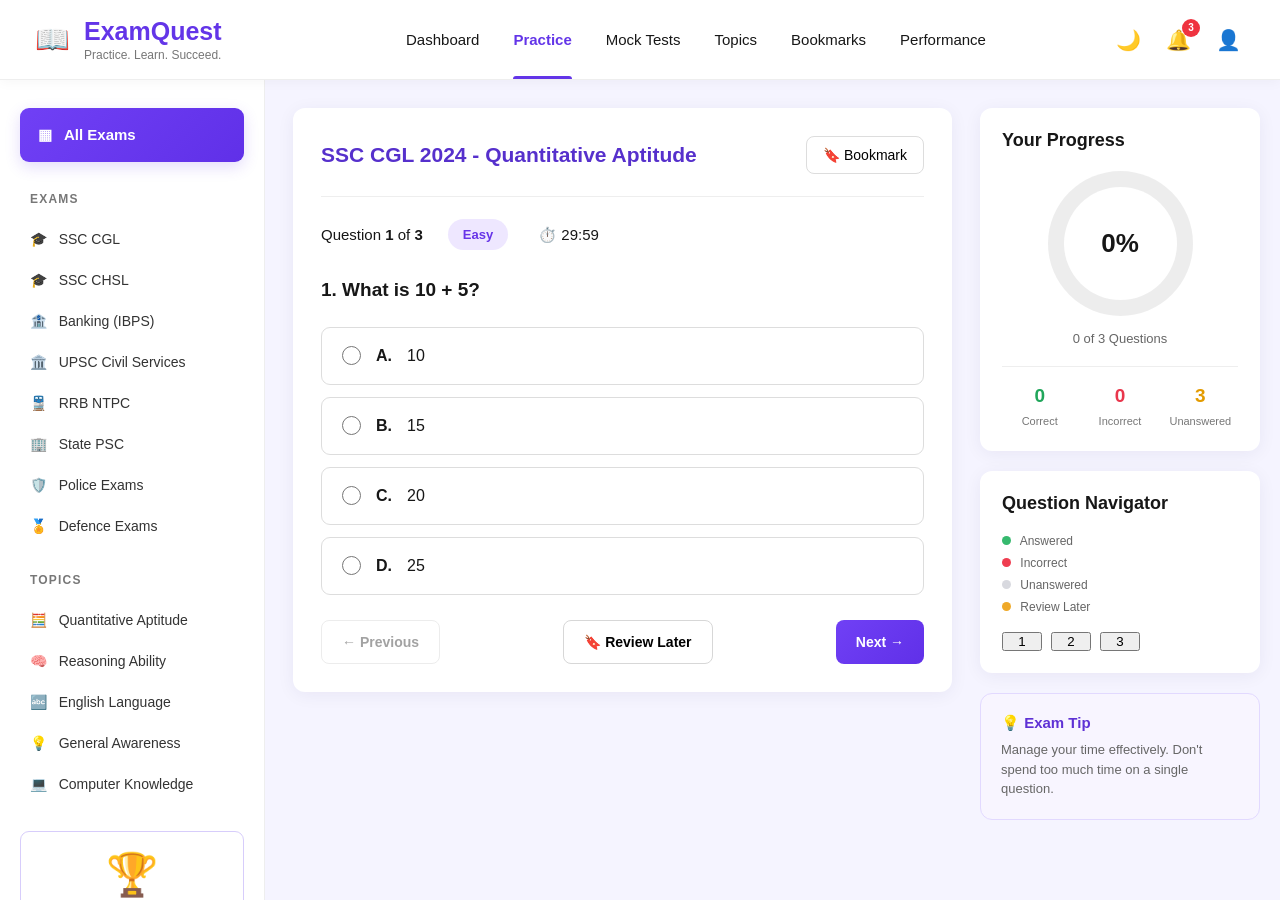
==== index.html @ 0452e18b "Initial ExamQuest project" ====
<!DOCTYPE html>
<html lang="en">

<head>
    <meta charset="UTF-8">
    <meta name="viewport" content="width=device-width, initial-scale=1.0">

    <title>ExamQuest - Practice</title>

    <!-- CSS -->
    <link rel="stylesheet" href="css/style.css">
</head>

<body>

    <!-- ================= NAVBAR ================= -->

    <header class="navbar">

        <div class="logo-area">

            <div class="logo-icon">
                📖
            </div>

            <div>
                <h1>ExamQuest</h1>
                <p>Practice. Learn. Succeed.</p>
            </div>

        </div>


        <nav class="nav-links">

            <a href="#" id="dashboard-link">Dashboard</a>

            <a href="#" class="active">Practice</a>

            <a href="#">Mock Tests</a>

            <a href="#">Topics</a>

            <a href="#">Bookmarks</a>

            <a href="#">Performance</a>

        </nav>


        <div class="nav-icons">

            <button id="theme-btn" title="Toggle Theme">
                🌙
            </button>

            <button title="Notifications">
                🔔
                <span class="notification-count">3</span>
            </button>

            <button title="Profile">
                👤
            </button>

        </div>

    </header>



    <!-- ================= MAIN LAYOUT ================= -->

    <div class="page-layout">


        <!-- ================= SIDEBAR ================= -->

        <aside class="sidebar">

            <button class="all-exams-btn">
                ▦ &nbsp; All Exams
            </button>


            <!-- EXAMS -->

            <div class="sidebar-section">

                <h3>EXAMS</h3>

                <a href="#">🎓 &nbsp; SSC CGL</a>

                <a href="#">🎓 &nbsp; SSC CHSL</a>

                <a href="#">🏦 &nbsp; Banking (IBPS)</a>

                <a href="#">🏛️ &nbsp; UPSC Civil Services</a>

                <a href="#">🚆 &nbsp; RRB NTPC</a>

                <a href="#">🏢 &nbsp; State PSC</a>

                <a href="#">🛡️ &nbsp; Police Exams</a>

                <a href="#">🏅 &nbsp; Defence Exams</a>

            </div>


            <!-- TOPICS -->

            <div class="sidebar-section">

                <h3>TOPICS</h3>

                <a href="#">🧮 &nbsp; Quantitative Aptitude</a>

                <a href="#">🧠 &nbsp; Reasoning Ability</a>

                <a href="#">🔤 &nbsp; English Language</a>

                <a href="#">💡 &nbsp; General Awareness</a>

                <a href="#">💻 &nbsp; Computer Knowledge</a>

            </div>


            <!-- DAILY CHALLENGE -->

            <div class="daily-challenge">

                <div class="challenge-icon">
                    🏆
                </div>

                <h3>Daily Challenge</h3>

                <p>Win exciting rewards!</p>

                <button>
                    Attempt Now
                </button>

            </div>

        </aside>



        <!-- ================= MAIN CONTENT ================= -->

        <main class="main-content" id="main-content">


            <!-- ================= PRACTICE AREA ================= -->

            <section class="practice-area" id="practice-area">


                <!-- EXAM HEADER -->

                <div class="exam-header">

                    <div>

                        <h2>
                            SSC CGL 2024 - Quantitative Aptitude
                        </h2>

                    </div>


                    <button
                        class="bookmark-btn"
                        id="bookmark-btn">

                        🔖 <span id="bookmark-text">
                            Bookmark
                        </span>

                    </button>

                </div>



                <!-- QUESTION TOP -->

                <div class="question-top">

                    <div class="question-info">

                        Question
                        <strong>
                            <span id="question-number">
                                1
                            </span>
                        </strong>

                        of

                        <strong id="total-questions">
                            3
                        </strong>

                    </div>


                    <span
                        class="difficulty"
                        id="difficulty">

                        Easy

                    </span>


                    <div class="timer">

                        ⏱️

                        <span id="timer">
                            30:00
                        </span>

                    </div>

                </div>



                <!-- QUESTION -->

                <div class="question-box">

                    <h2 id="question-text">
                        1. What is 10 + 5?
                    </h2>

                </div>



                <!-- OPTIONS -->

                <div
                    id="options-container"
                    class="options-container">

                </div>



                <!-- RESULT -->

                <div
                    id="result"
                    class="result-container">

                </div>



                <!-- BOTTOM BUTTONS -->

                <div class="question-actions">

                    <button
                        id="previous-btn"
                        class="secondary-btn">

                        ← Previous

                    </button>


                    <button
                        id="review-btn"
                        class="review-btn">

                        🔖 Review Later

                    </button>


                    <button
                        id="next-btn"
                        class="primary-btn">

                        Next →

                    </button>

                </div>


            </section>



            <!-- ================= FINAL RESULTS ================= -->

            <section
                id="results-screen"
                class="results-screen hidden">

                <div class="results-card">

                    <div class="trophy">
                        🏆
                    </div>


                    <h1>
                        Exam Completed!
                    </h1>


                    <p class="results-subtitle">
                        Great job! Here is your final performance.
                    </p>


                    <!-- SCORE -->

                    <div class="score-circle">

                        <strong id="final-percentage">
                            0%
                        </strong>

                        <span>
                            Your Score
                        </span>

                    </div>


                    <!-- STATISTICS -->

                    <div class="result-stats">


                        <div class="stat-card">

                            <strong id="final-total">
                                0
                            </strong>

                            <span>
                                Total Questions
                            </span>

                        </div>


                        <div class="stat-card correct-stat">

                            <strong id="final-correct">
                                0
                            </strong>

                            <span>
                                Correct
                            </span>

                        </div>


                        <div class="stat-card incorrect-stat">

                            <strong id="final-incorrect">
                                0
                            </strong>

                            <span>
                                Incorrect
                            </span>

                        </div>


                        <div class="stat-card unanswered-stat">

                            <strong id="final-unanswered">
                                0
                            </strong>

                            <span>
                                Unanswered
                            </span>

                        </div>


                    </div>


                    <!-- RESULT BUTTONS -->

                    <div class="result-buttons">

                        <button
                            id="restart-btn"
                            class="primary-btn">

                            🔄 Restart Exam

                        </button>


                        <button
                            id="dashboard-btn"
                            class="secondary-btn">

                            🏠 Back to Dashboard

                        </button>

                    </div>

                </div>

            </section>



        </main>



        <!-- ================= RIGHT SIDEBAR ================= -->

        <aside class="right-sidebar">


            <!-- PROGRESS -->

            <div class="right-card">

                <h2>
                    Your Progress
                </h2>


                <div class="progress-circle">

                    <div>

                        <strong id="progress-percentage">
                            0%
                        </strong>

                    </div>

                </div>


                <p class="progress-text">

                    <span id="answered-count">
                        0
                    </span>

                    of

                    <span id="progress-total">
                        3
                    </span>

                    Questions

                </p>


                <div class="progress-stats">

                    <div>

                        <strong
                            id="correct-count"
                            class="green">
                            0
                        </strong>

                        <span>
                            Correct
                        </span>

                    </div>


                    <div>

                        <strong
                            id="incorrect-count"
                            class="red">
                            0
                        </strong>

                        <span>
                            Incorrect
                        </span>

                    </div>


                    <div>

                        <strong
                            id="unanswered-count"
                            class="orange">
                            3
                        </strong>

                        <span>
                            Unanswered
                        </span>

                    </div>

                </div>

            </div>



            <!-- QUESTION NAVIGATOR -->

            <div class="right-card">

                <h2>
                    Question Navigator
                </h2>


                <div class="legend">

                    <span>
                        <i class="green-dot"></i>
                        Answered
                    </span>

                    <span>
                        <i class="red-dot"></i>
                        Incorrect
                    </span>

                    <span>
                        <i class="gray-dot"></i>
                        Unanswered
                    </span>

                    <span>
                        <i class="orange-dot"></i>
                        Review Later
                    </span>

                </div>


                <div
                    id="question-navigator"
                    class="question-navigator">

                </div>

            </div>



            <!-- EXAM TIP -->

            <div class="exam-tip">

                <h3>
                    💡 Exam Tip
                </h3>

                <p>
                    Manage your time effectively.
                    Don't spend too much time on a
                    single question.
                </p>

            </div>


        </aside>


    </div>



    <!-- ================= JAVASCRIPT ================= -->

    <script src="js/script.js"></script>

</body>

</html>
---- css/style.css ----
/* =====================================================
   EXAMQUEST - COMPLETE CSS
   ===================================================== */


/* ================= RESET ================= */

* {
    margin: 0;
    padding: 0;
    box-sizing: border-box;
}


html {
    scroll-behavior: smooth;
}


body {
    font-family:
        "Segoe UI",
        Arial,
        sans-serif;

    background: #f5f4ff;

    color: #171717;

    min-height: 100vh;
}


/* ================= NAVBAR ================= */

.navbar {

    height: 80px;

    background: #ffffff;

    border-bottom: 1px solid #eeeeee;

    display: flex;

    align-items: center;

    justify-content: space-between;

    padding: 0 32px;

    position: sticky;

    top: 0;

    z-index: 1000;

    box-shadow:
        0 2px 12px rgba(0, 0, 0, 0.04);
}


/* ================= LOGO ================= */

.logo-area {

    display: flex;

    align-items: center;

    gap: 12px;

    min-width: 250px;
}


.logo-icon {

    width: 40px;

    height: 40px;

    display: flex;

    align-items: center;

    justify-content: center;

    font-size: 28px;
}


.logo-area h1 {

    font-size: 25px;

    color: #6335e8;

    font-weight: 750;
}


.logo-area p {

    font-size: 12px;

    color: #777;

    margin-top: 2px;
}


/* ================= NAV LINKS ================= */

.nav-links {

    display: flex;

    align-items: center;

    gap: 34px;

    height: 100%;
}


.nav-links a {

    text-decoration: none;

    color: #171717;

    font-size: 15px;

    height: 100%;

    display: flex;

    align-items: center;

    position: relative;

    transition: 0.2s;
}


.nav-links a:hover {

    color: #6335e8;
}


.nav-links a.active {

    color: #6335e8;

    font-weight: 600;
}


.nav-links a.active::after {

    content: "";

    position: absolute;

    bottom: 0;

    left: 0;

    right: 0;

    height: 3px;

    background: #6335e8;

    border-radius:
        3px 3px 0 0;
}


/* ================= NAV ICONS ================= */

.nav-icons {

    display: flex;

    align-items: center;

    gap: 12px;
}


.nav-icons button {

    border: none;

    background: transparent;

    font-size: 20px;

    cursor: pointer;

    width: 38px;

    height: 38px;

    border-radius: 50%;

    position: relative;

    transition: 0.2s;
}


.nav-icons button:hover {

    background: #f2efff;
}


.notification-count {

    position: absolute;

    top: -2px;

    right: -2px;

    width: 18px;

    height: 18px;

    border-radius: 50%;

    background: #ef3340;

    color: white;

    font-size: 10px;

    display: flex;

    align-items: center;

    justify-content: center;

    font-weight: bold;
}


/* ================= PAGE LAYOUT ================= */

.page-layout {

    display: grid;

    grid-template-columns:
        265px
        minmax(500px, 1fr)
        300px;

    min-height:
        calc(100vh - 80px);
}


/* ================= SIDEBAR ================= */

.sidebar {

    background: #ffffff;

    border-right: 1px solid #eeeeee;

    padding: 28px 20px;

    position: sticky;

    top: 80px;

    height:
        calc(100vh - 80px);

    overflow-y: auto;
}


/* ================= ALL EXAMS ================= */

.all-exams-btn {

    width: 100%;

    height: 54px;

    border: none;

    border-radius: 9px;

    background:
        linear-gradient(
            135deg,
            #7040f5,
            #6030e8
        );

    color: #ffffff;

    font-size: 15px;

    font-weight: 650;

    cursor: pointer;

    text-align: left;

    padding: 0 18px;

    margin-bottom: 30px;

    box-shadow:
        0 5px 15px
        rgba(99, 53, 232, 0.18);
}


/* ================= SIDEBAR SECTION ================= */

.sidebar-section {

    margin-bottom: 28px;
}


.sidebar-section h3 {

    font-size: 12px;

    letter-spacing: 1.2px;

    color: #777;

    margin: 0 10px 14px;

    font-weight: 700;
}


.sidebar-section a {

    display: block;

    text-decoration: none;

    color: #333;

    padding: 11px 10px;

    border-radius: 7px;

    font-size: 14px;

    margin-bottom: 3px;

    transition: 0.2s;
}


.sidebar-section a:hover {

    background: #f2efff;

    color: #6335e8;
}


/* ================= DAILY CHALLENGE ================= */

.daily-challenge {

    border: 1px solid #d7cdfb;

    border-radius: 9px;

    padding: 18px 14px;

    text-align: center;

    margin-top: 20px;
}


.challenge-icon {

    font-size: 42px;

    margin-bottom: 8px;
}


.daily-challenge h3 {

    font-size: 15px;

    margin-bottom: 5px;
}


.daily-challenge p {

    font-size: 12px;

    color: #777;

    margin-bottom: 14px;
}


.daily-challenge button {

    border: none;

    width: 100%;

    padding: 9px;

    border-radius: 6px;

    background: #6335e8;

    color: white;

    font-weight: 600;

    cursor: pointer;
}


/* ================= MAIN CONTENT ================= */

.main-content {

    padding: 28px;

    min-width: 0;
}


/* ================= PRACTICE AREA ================= */

.practice-area {

    background: white;

    border-radius: 12px;

    padding: 28px;

    box-shadow:
        0 3px 18px
        rgba(30, 20, 80, 0.06);
}


/* ================= EXAM HEADER ================= */

.exam-header {

    display: flex;

    justify-content: space-between;

    align-items: center;

    padding-bottom: 22px;

    border-bottom: 1px solid #eeeeee;
}


.exam-header h2 {

    font-size: 21px;

    color: #5630cc;

    font-weight: 750;
}


.bookmark-btn {

    border: 1px solid #dddddd;

    background: white;

    border-radius: 8px;

    padding: 10px 16px;

    cursor: pointer;

    font-size: 14px;

    transition: 0.2s;
}


.bookmark-btn:hover,
.bookmark-btn.bookmarked {

    border-color: #6335e8;

    color: #6335e8;

    background: #f7f4ff;
}


/* ================= QUESTION TOP ================= */

.question-top {

    display: flex;

    align-items: center;

    gap: 25px;

    padding: 22px 0;
}


.question-info {

    font-size: 15px;
}


.difficulty {

    background: #eee7ff;

    color: #6734e8;

    border-radius: 20px;

    padding: 8px 15px;

    font-size: 13px;

    font-weight: 600;
}


.timer {

    font-size: 15px;

    margin-left: 5px;
}


/* ================= QUESTION ================= */

.question-box {

    padding: 4px 0 22px;
}


.question-box h2 {

    font-size: 19px;

    line-height: 1.5;

    font-weight: 700;
}


/* ================= OPTIONS ================= */

.options-container {

    display: flex;

    flex-direction: column;

    gap: 12px;
}


.option {

    border: 1px solid #dddddd;

    border-radius: 9px;

    min-height: 58px;

    padding: 0 20px;

    display: flex;

    align-items: center;

    gap: 15px;

    cursor: pointer;

    transition: 0.2s;

    background: white;
}


.option:hover {

    border-color: #7a51ed;

    background: #faf8ff;
}


.option.selected {

    border-color: #6335e8;

    background: #f8f5ff;

    box-shadow:
        0 0 0 1px #6335e8;
}


.option.correct {

    border-color: #38b56b;

    background: #eafaf1;
}


.option.incorrect {

    border-color: #ef5261;

    background: #fff0f1;
}


.option input {

    width: 19px;

    height: 19px;

    accent-color: #6335e8;

    cursor: pointer;
}


.option-letter {

    font-weight: 600;
}


/* ================= RESULT ================= */

.result-container {

    margin-top: 18px;
}


.correct-result,
.wrong-result {

    border-radius: 9px;

    padding: 18px 20px;

    margin-bottom: 12px;
}


.correct-result {

    background: #eafaf1;

    border: 1px solid #9cdbb7;

    color: #13783d;
}


.wrong-result {

    background: #fff0f1;

    border: 1px solid #f1a2aa;

    color: #d52f40;
}


.correct-result h3,
.wrong-result h3 {

    margin-bottom: 8px;

    font-size: 17px;
}


.explanation {

    background: #eefaf3;

    border: 1px solid #c6e9d2;

    border-radius: 9px;

    padding: 18px 20px;

    color: #126d39;
}


.explanation h3 {

    margin-bottom: 12px;

    font-size: 17px;
}


/* ================= QUESTION ACTIONS ================= */

.question-actions {

    display: flex;

    justify-content: space-between;

    align-items: center;

    margin-top: 25px;

    gap: 12px;
}


.primary-btn,
.secondary-btn,
.review-btn {

    min-height: 44px;

    padding: 0 20px;

    border-radius: 8px;

    font-size: 14px;

    cursor: pointer;

    font-weight: 600;

    transition: 0.2s;
}


.primary-btn {

    border: none;

    color: white;

    background:
        linear-gradient(
            135deg,
            #7040f5,
            #6030e8
        );
}


.primary-btn:hover {

    transform: translateY(-1px);

    box-shadow:
        0 5px 15px
        rgba(99, 53, 232, 0.2);
}


.secondary-btn {

    border: 1px solid #d7d7d7;

    background: white;

    color: #333;
}


.secondary-btn:hover {

    border-color: #6335e8;

    color: #6335e8;
}


.review-btn {

    border: 1px solid #d7d7d7;

    background: white;
}


.review-btn:hover {

    border-color: #6335e8;

    color: #6335e8;
}


.review-btn.reviewed {

    background: #fff5dc;

    border-color: #e6a723;

    color: #a56b00;
}


button:disabled {

    opacity: 0.45;

    cursor: not-allowed;

    transform: none !important;

    box-shadow: none !important;
}


/* ================= RIGHT SIDEBAR ================= */

.right-sidebar {

    padding: 28px 20px 28px 0;

}


.right-card {

    background: white;

    border-radius: 12px;

    padding: 22px;

    margin-bottom: 20px;

    box-shadow:
        0 3px 18px
        rgba(30, 20, 80, 0.06);
}


.right-card h2 {

    font-size: 18px;

    margin-bottom: 20px;
}


/* ================= PROGRESS CIRCLE ================= */

.progress-circle {

    width: 145px;

    height: 145px;

    border-radius: 50%;

    margin: 0 auto 15px;

    display: flex;

    align-items: center;

    justify-content: center;

    background:
        conic-gradient(
            #6335e8 0deg,
            #6335e8 var(--progress, 0deg),
            #ededed var(--progress, 0deg),
            #ededed 360deg
        );

    position: relative;
}


.progress-circle::before {

    content: "";

    width: 113px;

    height: 113px;

    border-radius: 50%;

    background: white;

    position: absolute;
}


.progress-circle div {

    position: relative;

    z-index: 1;
}


.progress-circle strong {

    font-size: 26px;
}


.progress-text {

    text-align: center;

    color: #666;

    font-size: 13px;

    margin-bottom: 20px;
}


/* ================= PROGRESS STATS ================= */

.progress-stats {

    display: grid;

    grid-template-columns:
        repeat(3, 1fr);

    border-top: 1px solid #eeeeee;

    padding-top: 18px;

    gap: 5px;

    text-align: center;
}


.progress-stats strong {

    display: block;

    font-size: 19px;

    margin-bottom: 4px;
}


.progress-stats span {

    font-size: 11px;

    color: #777;
}


.green {

    color: #21a65b;
}


.red {

    color: #e9364c;
}


.orange {

    color: #e39b00;
}


/* ================= QUESTION NAVIGATOR ================= */

.legend {

    display: flex;

    flex-direction: column;

    gap: 8px;

    margin-bottom: 18px;
}


.legend span {

    font-size: 12px;

    color: #666;
}


.legend i {

    width: 9px;

    height: 9px;

    border-radius: 50%;

    display: inline-block;

    margin-right: 6px;
}


.green-dot {

    background: #36b96e;
}


.red-dot {

    background: #ef3d50;
}


.gray-dot {

    background: #d8d9df;
}


.orange-dot {

    background: #efa928;
}


.question-navigator {

    display: grid;

    grid-template-columns:
        repeat(5, 1fr);

    gap: 9px;
}


.navigator-btn {

    width: 38px;

    height: 38px;

    border: 1px solid #dddddd;

    background: white;

    border-radius: 7px;

    cursor: pointer;

    font-size: 13px;
}


.navigator-btn:hover {

    border-color: #6335e8;
}


.navigator-btn.current {

    background: #6335e8;

    color: white;

    border-color: #6335e8;
}


.navigator-btn.correct {

    background: #eaf9f0;

    color: #158344;

    border-color: #94d4ac;
}


.navigator-btn.incorrect {

    background: #fff0f1;

    color: #d93447;

    border-color: #f2a2ab;
}


.navigator-btn.review {

    background: #fff5db;

    color: #a56b00;

    border-color: #e7b43e;
}


/* ================= EXAM TIP ================= */

.exam-tip {

    background: #f8f5ff;

    border: 1px solid #e2d9ff;

    border-radius: 12px;

    padding: 20px;
}


.exam-tip h3 {

    color: #5e31d5;

    margin-bottom: 8px;

    font-size: 15px;
}


.exam-tip p {

    font-size: 13px;

    color: #666;

    line-height: 1.5;
}


/* ================= RESULTS SCREEN ================= */

.results-screen {

    background: white;

    border-radius: 12px;

    min-height: 650px;

    display: flex;

    align-items: center;

    justify-content: center;

    box-shadow:
        0 3px 18px
        rgba(30, 20, 80, 0.06);
}


.results-card {

    width: 100%;

    max-width: 850px;

    text-align: center;

    padding: 40px 30px;
}


.trophy {

    width: 82px;

    height: 82px;

    margin: 0 auto 18px;

    border-radius: 50%;

    background: #f0eaff;

    display: flex;

    align-items: center;

    justify-content: center;

    font-size: 43px;
}


.results-card h1 {

    font-size: 31px;

    color: #5930d4;

    margin-bottom: 8px;
}


.results-subtitle {

    color: #777;

    margin-bottom: 35px;
}


/* ================= SCORE CIRCLE ================= */

.score-circle {

    width: 190px;

    height: 190px;

    margin: 0 auto 35px;

    border-radius: 50%;

    background:
        linear-gradient(
            135deg,
            #6d39e8,
            #703df0
        );

    color: white;

    display: flex;

    flex-direction: column;

    align-items: center;

    justify-content: center;

    box-shadow:
        0 15px 30px
        rgba(99, 53, 232, 0.25);
}


.score-circle strong {

    font-size: 45px;
}


.score-circle span {

    font-size: 13px;

    margin-top: 3px;
}


/* ================= RESULT STATS ================= */

.result-stats {

    display: grid;

    grid-template-columns:
        repeat(4, 1fr);

    gap: 15px;

    margin-bottom: 30px;
}


.stat-card {

    border: 1px solid #e7e7e7;

    border-radius: 10px;

    padding: 22px 10px;

    background: #fff;
}


.stat-card strong {

    display: block;

    font-size: 26px;

    margin-bottom: 6px;
}


.stat-card span {

    font-size: 12px;

    color: #777;
}


.correct-stat strong {

    color: #20a45b;
}


.incorrect-stat strong {

    color: #e9374c;
}


.unanswered-stat strong {

    color: #e39b00;
}


/* ================= RESULT BUTTONS ================= */

.result-buttons {

    display: flex;

    justify-content: center;

    gap: 15px;
}


/* ================= HIDDEN ================= */

.hidden {

    display: none !important;
}


/* ================= DARK MODE ================= */

body.dark {

    background: #12121a;

    color: #eeeeee;
}


body.dark .navbar,
body.dark .sidebar,
body.dark .practice-area,
body.dark .right-card,
body.dark .results-screen,
body.dark .option,
body.dark .secondary-btn,
body.dark .review-btn,
body.dark .bookmark-btn,
body.dark .stat-card {

    background: #1c1c27;

    color: #eeeeee;

    border-color: #333344;
}


body.dark .sidebar-section a,
body.dark .nav-links a {

    color: #dddddd;
}


body.dark .option:hover {

    background: #252535;
}


body.dark .progress-circle::before {

    background: #1c1c27;
}


body.dark .exam-tip {

    background: #211d35;

    border-color: #3e3265;
}


body.dark .question-box h2 {

    color: #ffffff;
}


/* ================= RESPONSIVE ================= */

@media (max-width: 1200px) {

    .page-layout {

        grid-template-columns:
            230px
            minmax(450px, 1fr);
    }


    .right-sidebar {

        display: none;
    }


    .nav-links {

        gap: 20px;
    }

}


@media (max-width: 850px) {

    .page-layout {

        grid-template-columns: 1fr;
    }


    .sidebar {

        display: none;
    }


    .nav-links {

        display: none;
    }


    .logo-area {

        min-width: auto;
    }


    .main-content {

        padding: 15px;
    }


    .practice-area {

        padding: 18px;
    }


    .question-actions {

        flex-wrap: wrap;
    }

}


@media (max-width: 600px) {

    .navbar {

        padding: 0 15px;

        height: 68px;
    }


    .main-content {

        padding: 10px;
    }


    .exam-header {

        align-items: flex-start;

        gap: 15px;

        flex-direction: column;
    }


    .question-top {

        flex-wrap: wrap;

        gap: 12px;
    }


    .result-stats {

        grid-template-columns:
            repeat(2, 1fr);
    }


    .result-buttons {

        flex-direction: column;
    }


    .result-buttons button {

        width: 100%;
    }

}
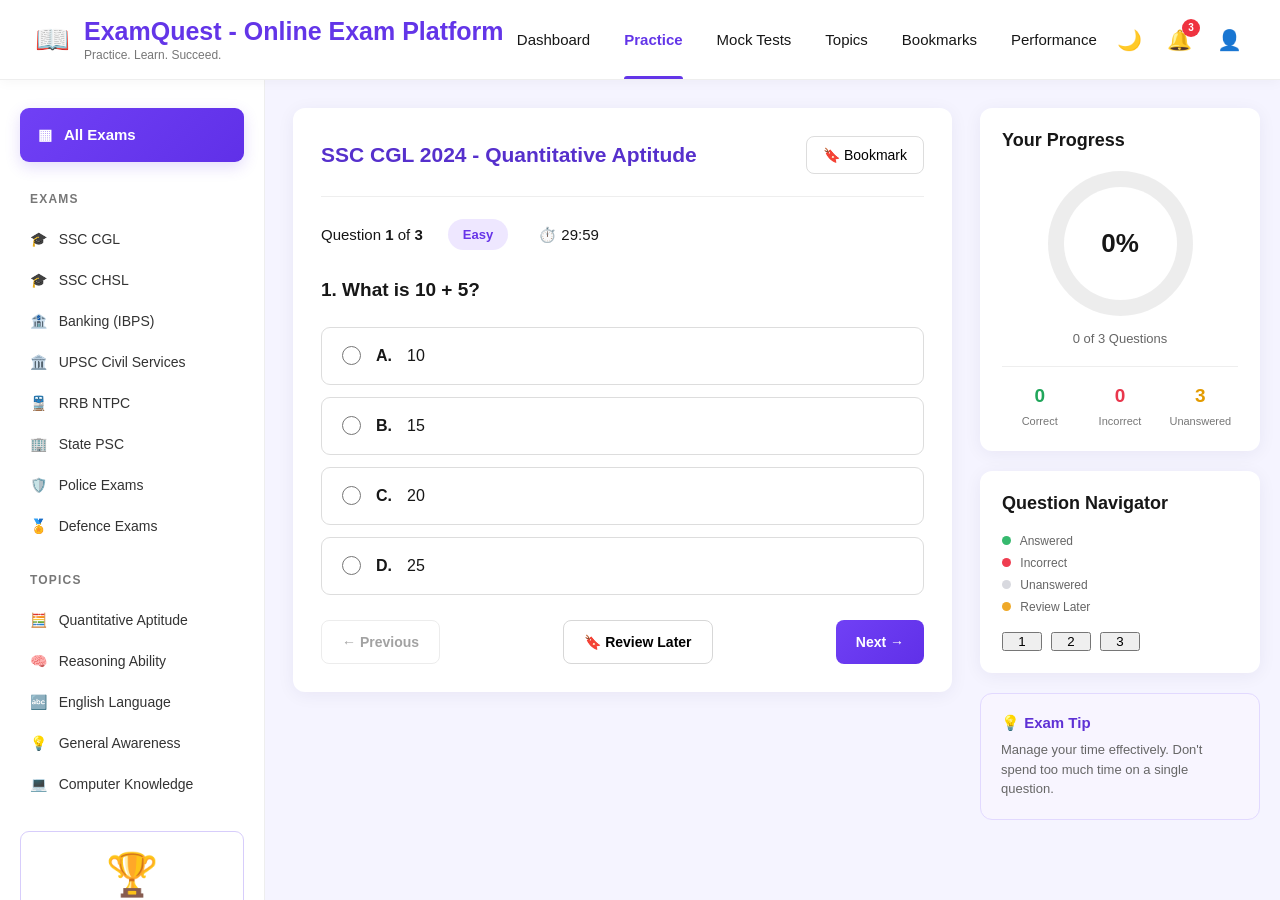
==== commit c0143696: "Update ExamQuest heading" ====
--- a/index.html
+++ b/index.html
@@ -24,7 +24,7 @@
             </div>
 
             <div>
-                <h1>ExamQuest</h1>
+                <h1>ExamQuest - Online Exam Platform</h1>
                 <p>Practice. Learn. Succeed.</p>
             </div>
 
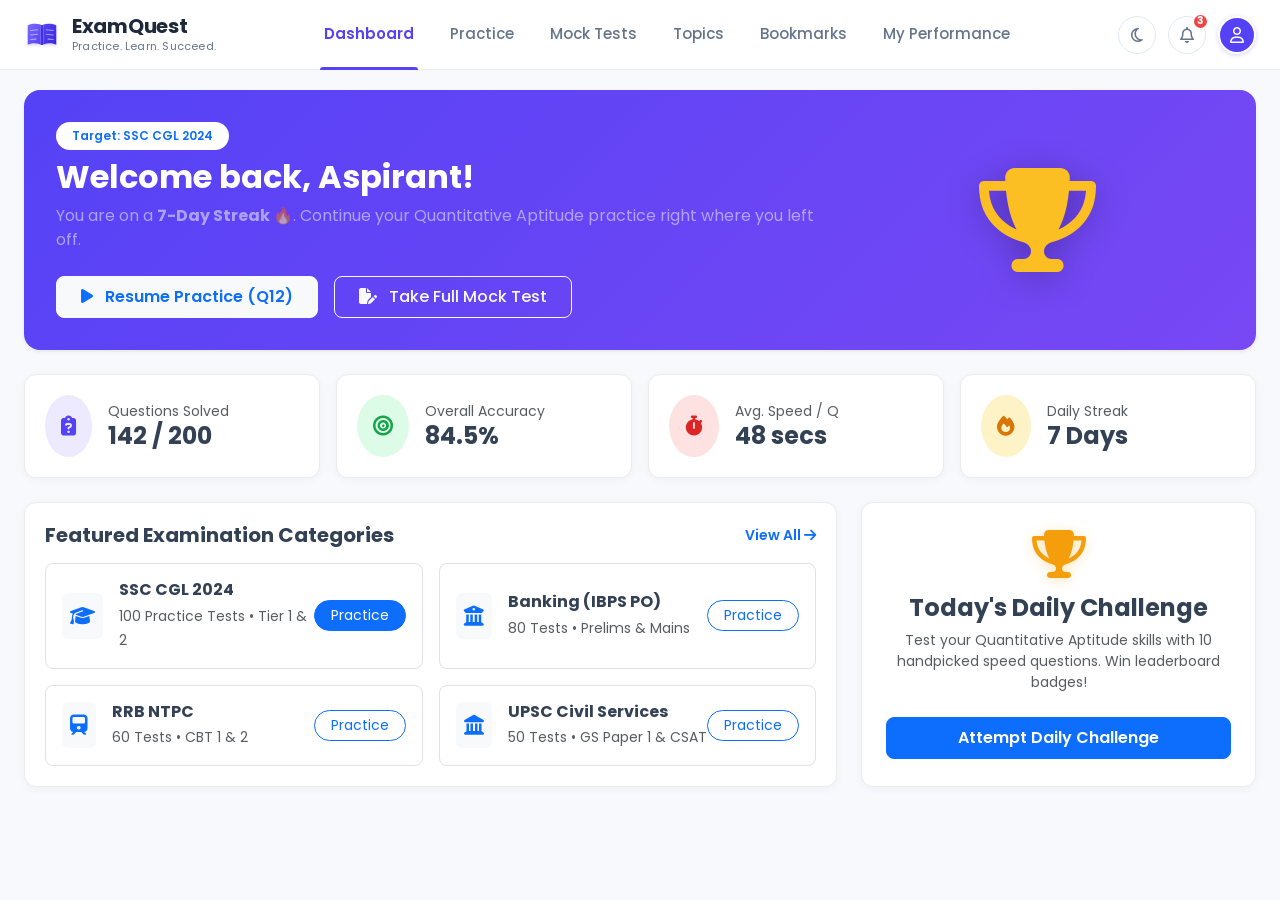
==== commit 171b1c88: "Replace ExamQuest with new version" ====
--- a/index.html
+++ b/index.html
@@ -1,604 +1,240 @@
 <!DOCTYPE html>
 <html lang="en">
-
 <head>
-    <meta charset="UTF-8">
-    <meta name="viewport" content="width=device-width, initial-scale=1.0">
-
-    <title>ExamQuest - Practice</title>
-
-    <!-- CSS -->
-    <link rel="stylesheet" href="css/style.css">
+  <meta charset="UTF-8">
+  <meta name="viewport" content="width=device-width, initial-scale=1.0">
+  <title>Dashboard – ExamQuest Online Examination Platform</title>
+  
+  <link rel="preconnect" href="https://fonts.googleapis.com">
+  <link rel="preconnect" href="https://fonts.gstatic.com" crossorigin>
+  <link href="https://fonts.googleapis.com/css2?family=Poppins:wght@300;400;500;600;700;800&display=swap" rel="stylesheet">
+  <link href="https://cdn.jsdelivr.net/npm/bootstrap@5.3.3/dist/css/bootstrap.min.css" rel="stylesheet">
+  <link rel="stylesheet" href="https://cdnjs.cloudflare.com/ajax/libs/font-awesome/6.5.1/css/all.min.css">
+  <link rel="stylesheet" href="css/style.css">
+  <link rel="stylesheet" href="css/responsive.css">
+  <link rel="stylesheet" href="css/animations.css">
 </head>
-
 <body>
 
-    <!-- ================= NAVBAR ================= -->
-
-    <header class="navbar">
-
-        <div class="logo-area">
-
-            <div class="logo-icon">
-                📖
-            </div>
-
-            <div>
-                <h1>ExamQuest - Online Exam Platform</h1>
-                <p>Practice. Learn. Succeed.</p>
-            </div>
-
-        </div>
-
-
-        <nav class="nav-links">
-
-            <a href="#" id="dashboard-link">Dashboard</a>
-
-            <a href="#" class="active">Practice</a>
-
-            <a href="#">Mock Tests</a>
-
-            <a href="#">Topics</a>
-
-            <a href="#">Bookmarks</a>
-
-            <a href="#">Performance</a>
-
-        </nav>
-
-
-        <div class="nav-icons">
-
-            <button id="theme-btn" title="Toggle Theme">
-                🌙
-            </button>
-
-            <button title="Notifications">
-                🔔
-                <span class="notification-count">3</span>
-            </button>
-
-            <button title="Profile">
-                👤
-            </button>
-
-        </div>
-
-    </header>
-
-
-
-    <!-- ================= MAIN LAYOUT ================= -->
-
-    <div class="page-layout">
-
-
-        <!-- ================= SIDEBAR ================= -->
-
-        <aside class="sidebar">
-
-            <button class="all-exams-btn">
-                ▦ &nbsp; All Exams
-            </button>
-
-
-            <!-- EXAMS -->
-
-            <div class="sidebar-section">
-
-                <h3>EXAMS</h3>
-
-                <a href="#">🎓 &nbsp; SSC CGL</a>
-
-                <a href="#">🎓 &nbsp; SSC CHSL</a>
-
-                <a href="#">🏦 &nbsp; Banking (IBPS)</a>
-
-                <a href="#">🏛️ &nbsp; UPSC Civil Services</a>
-
-                <a href="#">🚆 &nbsp; RRB NTPC</a>
-
-                <a href="#">🏢 &nbsp; State PSC</a>
-
-                <a href="#">🛡️ &nbsp; Police Exams</a>
-
-                <a href="#">🏅 &nbsp; Defence Exams</a>
-
-            </div>
-
-
-            <!-- TOPICS -->
-
-            <div class="sidebar-section">
-
-                <h3>TOPICS</h3>
-
-                <a href="#">🧮 &nbsp; Quantitative Aptitude</a>
-
-                <a href="#">🧠 &nbsp; Reasoning Ability</a>
-
-                <a href="#">🔤 &nbsp; English Language</a>
-
-                <a href="#">💡 &nbsp; General Awareness</a>
-
-                <a href="#">💻 &nbsp; Computer Knowledge</a>
-
-            </div>
-
-
-            <!-- DAILY CHALLENGE -->
-
-            <div class="daily-challenge">
-
-                <div class="challenge-icon">
-                    🏆
-                </div>
-
-                <h3>Daily Challenge</h3>
-
-                <p>Win exciting rewards!</p>
-
-                <button>
-                    Attempt Now
-                </button>
-
-            </div>
-
-        </aside>
-
-
-
-        <!-- ================= MAIN CONTENT ================= -->
-
-        <main class="main-content" id="main-content">
-
-
-            <!-- ================= PRACTICE AREA ================= -->
-
-            <section class="practice-area" id="practice-area">
-
-
-                <!-- EXAM HEADER -->
-
-                <div class="exam-header">
-
-                    <div>
-
-                        <h2>
-                            SSC CGL 2024 - Quantitative Aptitude
-                        </h2>
-
-                    </div>
-
-
-                    <button
-                        class="bookmark-btn"
-                        id="bookmark-btn">
-
-                        🔖 <span id="bookmark-text">
-                            Bookmark
-                        </span>
-
-                    </button>
-
-                </div>
-
-
-
-                <!-- QUESTION TOP -->
-
-                <div class="question-top">
-
-                    <div class="question-info">
-
-                        Question
-                        <strong>
-                            <span id="question-number">
-                                1
-                            </span>
-                        </strong>
-
-                        of
-
-                        <strong id="total-questions">
-                            3
-                        </strong>
-
-                    </div>
-
-
-                    <span
-                        class="difficulty"
-                        id="difficulty">
-
-                        Easy
-
-                    </span>
-
-
-                    <div class="timer">
-
-                        ⏱️
-
-                        <span id="timer">
-                            30:00
-                        </span>
-
-                    </div>
-
-                </div>
-
-
-
-                <!-- QUESTION -->
-
-                <div class="question-box">
-
-                    <h2 id="question-text">
-                        1. What is 10 + 5?
-                    </h2>
-
-                </div>
-
-
-
-                <!-- OPTIONS -->
-
-                <div
-                    id="options-container"
-                    class="options-container">
-
-                </div>
-
-
-
-                <!-- RESULT -->
-
-                <div
-                    id="result"
-                    class="result-container">
-
-                </div>
-
-
-
-                <!-- BOTTOM BUTTONS -->
-
-                <div class="question-actions">
-
-                    <button
-                        id="previous-btn"
-                        class="secondary-btn">
-
-                        ← Previous
-
-                    </button>
-
-
-                    <button
-                        id="review-btn"
-                        class="review-btn">
-
-                        🔖 Review Later
-
-                    </button>
-
-
-                    <button
-                        id="next-btn"
-                        class="primary-btn">
-
-                        Next →
-
-                    </button>
-
-                </div>
-
-
-            </section>
-
-
-
-            <!-- ================= FINAL RESULTS ================= -->
-
-            <section
-                id="results-screen"
-                class="results-screen hidden">
-
-                <div class="results-card">
-
-                    <div class="trophy">
-                        🏆
-                    </div>
-
-
-                    <h1>
-                        Exam Completed!
-                    </h1>
-
-
-                    <p class="results-subtitle">
-                        Great job! Here is your final performance.
-                    </p>
-
-
-                    <!-- SCORE -->
-
-                    <div class="score-circle">
-
-                        <strong id="final-percentage">
-                            0%
-                        </strong>
-
-                        <span>
-                            Your Score
-                        </span>
-
-                    </div>
-
-
-                    <!-- STATISTICS -->
-
-                    <div class="result-stats">
-
-
-                        <div class="stat-card">
-
-                            <strong id="final-total">
-                                0
-                            </strong>
-
-                            <span>
-                                Total Questions
-                            </span>
-
-                        </div>
-
-
-                        <div class="stat-card correct-stat">
-
-                            <strong id="final-correct">
-                                0
-                            </strong>
-
-                            <span>
-                                Correct
-                            </span>
-
-                        </div>
-
-
-                        <div class="stat-card incorrect-stat">
-
-                            <strong id="final-incorrect">
-                                0
-                            </strong>
-
-                            <span>
-                                Incorrect
-                            </span>
-
-                        </div>
-
-
-                        <div class="stat-card unanswered-stat">
-
-                            <strong id="final-unanswered">
-                                0
-                            </strong>
-
-                            <span>
-                                Unanswered
-                            </span>
-
-                        </div>
-
-
-                    </div>
-
-
-                    <!-- RESULT BUTTONS -->
-
-                    <div class="result-buttons">
-
-                        <button
-                            id="restart-btn"
-                            class="primary-btn">
-
-                            🔄 Restart Exam
-
-                        </button>
-
-
-                        <button
-                            id="dashboard-btn"
-                            class="secondary-btn">
-
-                            🏠 Back to Dashboard
-
-                        </button>
-
-                    </div>
-
-                </div>
-
-            </section>
-
-
-
-        </main>
-
-
-
-        <!-- ================= RIGHT SIDEBAR ================= -->
-
-        <aside class="right-sidebar">
-
-
-            <!-- PROGRESS -->
-
-            <div class="right-card">
-
-                <h2>
-                    Your Progress
-                </h2>
-
-
-                <div class="progress-circle">
-
-                    <div>
-
-                        <strong id="progress-percentage">
-                            0%
-                        </strong>
-
-                    </div>
-
-                </div>
-
-
-                <p class="progress-text">
-
-                    <span id="answered-count">
-                        0
-                    </span>
-
-                    of
-
-                    <span id="progress-total">
-                        3
-                    </span>
-
-                    Questions
-
-                </p>
-
-
-                <div class="progress-stats">
-
-                    <div>
-
-                        <strong
-                            id="correct-count"
-                            class="green">
-                            0
-                        </strong>
-
-                        <span>
-                            Correct
-                        </span>
-
-                    </div>
-
-
-                    <div>
-
-                        <strong
-                            id="incorrect-count"
-                            class="red">
-                            0
-                        </strong>
-
-                        <span>
-                            Incorrect
-                        </span>
-
-                    </div>
-
-
-                    <div>
-
-                        <strong
-                            id="unanswered-count"
-                            class="orange">
-                            3
-                        </strong>
-
-                        <span>
-                            Unanswered
-                        </span>
-
-                    </div>
-
-                </div>
-
-            </div>
-
-
-
-            <!-- QUESTION NAVIGATOR -->
-
-            <div class="right-card">
-
-                <h2>
-                    Question Navigator
-                </h2>
-
-
-                <div class="legend">
-
-                    <span>
-                        <i class="green-dot"></i>
-                        Answered
-                    </span>
-
-                    <span>
-                        <i class="red-dot"></i>
-                        Incorrect
-                    </span>
-
-                    <span>
-                        <i class="gray-dot"></i>
-                        Unanswered
-                    </span>
-
-                    <span>
-                        <i class="orange-dot"></i>
-                        Review Later
-                    </span>
-
-                </div>
-
-
-                <div
-                    id="question-navigator"
-                    class="question-navigator">
-
-                </div>
-
-            </div>
-
-
-
-            <!-- EXAM TIP -->
-
-            <div class="exam-tip">
-
-                <h3>
-                    💡 Exam Tip
-                </h3>
-
-                <p>
-                    Manage your time effectively.
-                    Don't spend too much time on a
-                    single question.
-                </p>
-
-            </div>
-
-
-        </aside>
-
-
-    </div>
-
-
-
-    <!-- ================= JAVASCRIPT ================= -->
-
-    <script src="js/script.js"></script>
-
+  <!-- Top Navbar -->
+  <header class="eq-navbar">
+    <div class="container-fluid d-flex align-items-center justify-content-between">
+      <a href="index.html" class="eq-brand">
+        <div class="eq-brand-icon">
+          <img src="assets/images/logo.svg" alt="ExamQuest Logo">
+        </div>
+        <div class="eq-brand-text">
+          <span class="eq-brand-name">ExamQuest</span>
+          <span class="eq-brand-tagline">Practice. Learn. Succeed.</span>
+        </div>
+      </a>
+
+      <nav class="d-none d-lg-block">
+        <ul class="eq-nav-links" id="eqNavLinks">
+          <li class="eq-nav-item active">
+            <a href="index.html" class="eq-nav-link">Dashboard</a>
+          </li>
+          <li class="eq-nav-item">
+            <a href="practice.html" class="eq-nav-link">Practice</a>
+          </li>
+          <li class="eq-nav-item">
+            <a href="mock-test.html" class="eq-nav-link">Mock Tests</a>
+          </li>
+          <li class="eq-nav-item">
+            <a href="topics.html" class="eq-nav-link">Topics</a>
+          </li>
+          <li class="eq-nav-item">
+            <a href="bookmarks.html" class="eq-nav-link">Bookmarks</a>
+          </li>
+          <li class="eq-nav-item">
+            <a href="performance.html" class="eq-nav-link">My Performance</a>
+          </li>
+        </ul>
+      </nav>
+
+      <div class="eq-nav-actions">
+        <button class="eq-icon-btn" id="themeToggleBtn" aria-label="Toggle Dark Mode" title="Toggle Dark Mode">
+          <i class="fa-regular fa-moon"></i>
+        </button>
+        <button class="eq-icon-btn" aria-label="Notifications" title="3 Notifications">
+          <i class="fa-regular fa-bell"></i>
+          <span class="eq-badge-count">3</span>
+        </button>
+        <div class="eq-user-avatar" title="Student Profile">
+          <i class="fa-regular fa-user"></i>
+        </div>
+        <button class="eq-mobile-toggle" id="mobileNavToggle" aria-label="Toggle Menu">
+          <i class="fa-solid fa-bars"></i>
+        </button>
+      </div>
+    </div>
+  </header>
+
+  <!-- Main Container -->
+  <main class="eq-main-wrapper">
+    <!-- Hero Banner -->
+    <div class="card border-0 mb-4 rounded-4 shadow-sm" style="background: linear-gradient(135deg, #5542f6 0%, #7848f4 100%); color: white; padding: 2rem;">
+      <div class="row align-items-center">
+        <div class="col-lg-8">
+          <span class="badge bg-white text-primary fw-semibold mb-2 px-3 py-2 rounded-pill">Target: SSC CGL 2024</span>
+          <h1 class="h2 fw-bold mb-2">Welcome back, Aspirant!</h1>
+          <p class="mb-4 text-white-50 fs-6">
+            You are on a <strong>7-Day Streak 🔥</strong>. Continue your Quantitative Aptitude practice right where you left off.
+          </p>
+          <div class="d-flex flex-wrap gap-3">
+            <a href="practice.html" class="btn btn-light text-primary fw-semibold px-4 py-2 rounded-3">
+              <i class="fa-solid fa-play me-2"></i> Resume Practice (Q12)
+            </a>
+            <a href="mock-test.html" class="btn btn-outline-light fw-medium px-4 py-2 rounded-3">
+              <i class="fa-solid fa-file-pen me-2"></i> Take Full Mock Test
+            </a>
+          </div>
+        </div>
+        <div class="col-lg-4 text-center d-none d-lg-block">
+          <i class="fa-solid fa-trophy" style="font-size: 6.5rem; color: #fbbf24; filter: drop-shadow(0 6px 16px rgba(0,0,0,0.25));"></i>
+        </div>
+      </div>
+    </div>
+
+    <!-- 4 Stats Cards -->
+    <div class="row g-3 mb-4">
+      <div class="col-sm-6 col-xl-3">
+        <div class="eq-card d-flex align-items-center gap-3">
+          <div class="p-3 rounded-circle" style="background: #ede9fe; color: #5542f6; font-size: 1.25rem;">
+            <i class="fa-solid fa-clipboard-question"></i>
+          </div>
+          <div>
+            <div class="text-muted small">Questions Solved</div>
+            <div class="h4 fw-bold mb-0">142 / 200</div>
+          </div>
+        </div>
+      </div>
+      <div class="col-sm-6 col-xl-3">
+        <div class="eq-card d-flex align-items-center gap-3">
+          <div class="p-3 rounded-circle" style="background: #dcfce7; color: #16a34a; font-size: 1.25rem;">
+            <i class="fa-solid fa-bullseye"></i>
+          </div>
+          <div>
+            <div class="text-muted small">Overall Accuracy</div>
+            <div class="h4 fw-bold mb-0">84.5%</div>
+          </div>
+        </div>
+      </div>
+      <div class="col-sm-6 col-xl-3">
+        <div class="eq-card d-flex align-items-center gap-3">
+          <div class="p-3 rounded-circle" style="background: #fee2e2; color: #dc2626; font-size: 1.25rem;">
+            <i class="fa-solid fa-stopwatch"></i>
+          </div>
+          <div>
+            <div class="text-muted small">Avg. Speed / Q</div>
+            <div class="h4 fw-bold mb-0">48 secs</div>
+          </div>
+        </div>
+      </div>
+      <div class="col-sm-6 col-xl-3">
+        <div class="eq-card d-flex align-items-center gap-3">
+          <div class="p-3 rounded-circle" style="background: #fef3c7; color: #d97706; font-size: 1.25rem;">
+            <i class="fa-solid fa-fire"></i>
+          </div>
+          <div>
+            <div class="text-muted small">Daily Streak</div>
+            <div class="h4 fw-bold mb-0">7 Days</div>
+          </div>
+        </div>
+      </div>
+    </div>
+
+    <!-- Popular Exams & Subjects -->
+    <div class="row g-4 mb-4">
+      <div class="col-lg-8">
+        <div class="eq-card">
+          <div class="d-flex justify-content-between align-items-center mb-3">
+            <h5 class="fw-bold mb-0">Featured Examination Categories</h5>
+            <a href="topics.html" class="small text-primary fw-semibold">View All <i class="fa-solid fa-arrow-right"></i></a>
+          </div>
+          <div class="row g-3">
+            <!-- Exam Card 1 -->
+            <div class="col-md-6">
+              <div class="p-3 border rounded-3 h-100 d-flex justify-content-between align-items-center hover-shadow">
+                <div class="d-flex align-items-center gap-3">
+                  <div class="p-2 rounded bg-light text-primary fs-5">
+                    <i class="fa-solid fa-graduation-cap"></i>
+                  </div>
+                  <div>
+                    <h6 class="fw-bold mb-1">SSC CGL 2024</h6>
+                    <span class="text-muted small">100 Practice Tests • Tier 1 &amp; 2</span>
+                  </div>
+                </div>
+                <a href="practice.html" class="btn btn-sm btn-primary rounded-pill px-3">Practice</a>
+              </div>
+            </div>
+            <!-- Exam Card 2 -->
+            <div class="col-md-6">
+              <div class="p-3 border rounded-3 h-100 d-flex justify-content-between align-items-center hover-shadow">
+                <div class="d-flex align-items-center gap-3">
+                  <div class="p-2 rounded bg-light text-primary fs-5">
+                    <i class="fa-solid fa-building-columns"></i>
+                  </div>
+                  <div>
+                    <h6 class="fw-bold mb-1">Banking (IBPS PO)</h6>
+                    <span class="text-muted small">80 Tests • Prelims &amp; Mains</span>
+                  </div>
+                </div>
+                <a href="practice.html?exam=banking" class="btn btn-sm btn-outline-primary rounded-pill px-3">Practice</a>
+              </div>
+            </div>
+            <!-- Exam Card 3 -->
+            <div class="col-md-6">
+              <div class="p-3 border rounded-3 h-100 d-flex justify-content-between align-items-center hover-shadow">
+                <div class="d-flex align-items-center gap-3">
+                  <div class="p-2 rounded bg-light text-primary fs-5">
+                    <i class="fa-solid fa-train"></i>
+                  </div>
+                  <div>
+                    <h6 class="fw-bold mb-1">RRB NTPC</h6>
+                    <span class="text-muted small">60 Tests • CBT 1 &amp; 2</span>
+                  </div>
+                </div>
+                <a href="practice.html?exam=rrb" class="btn btn-sm btn-outline-primary rounded-pill px-3">Practice</a>
+              </div>
+            </div>
+            <!-- Exam Card 4 -->
+            <div class="col-md-6">
+              <div class="p-3 border rounded-3 h-100 d-flex justify-content-between align-items-center hover-shadow">
+                <div class="d-flex align-items-center gap-3">
+                  <div class="p-2 rounded bg-light text-primary fs-5">
+                    <i class="fa-solid fa-landmark"></i>
+                  </div>
+                  <div>
+                    <h6 class="fw-bold mb-1">UPSC Civil Services</h6>
+                    <span class="text-muted small">50 Tests • GS Paper 1 &amp; CSAT</span>
+                  </div>
+                </div>
+                <a href="practice.html?exam=upsc" class="btn btn-sm btn-outline-primary rounded-pill px-3">Practice</a>
+              </div>
+            </div>
+          </div>
+        </div>
+      </div>
+
+      <!-- Right Daily Challenge / Promo Widget -->
+      <div class="col-lg-4">
+        <div class="eq-card h-100 text-center d-flex flex-column align-items-center justify-content-center p-4">
+          <i class="fa-solid fa-trophy eq-trophy-icon mb-3" style="font-size: 3rem;"></i>
+          <h4 class="fw-bold mb-2">Today's Daily Challenge</h4>
+          <p class="text-muted small mb-4">
+            Test your Quantitative Aptitude skills with 10 handpicked speed questions. Win leaderboard badges!
+          </p>
+          <a href="practice.html" class="btn btn-primary w-100 py-2 fw-semibold rounded-3">
+            Attempt Daily Challenge
+          </a>
+        </div>
+      </div>
+    </div>
+  </main>
+
+  <script src="https://cdn.jsdelivr.net/npm/bootstrap@5.3.3/dist/js/bootstrap.bundle.min.js"></script>
+  <script src="js/data.js"></script>
+  <script src="js/app.js"></script>
 </body>
-
-</html>+</html>
--- a/css/style.css
+++ b/css/style.css
@@ -1,1580 +1,1326 @@
-/* =====================================================
-   EXAMQUEST - COMPLETE CSS
-   ===================================================== */
-
-
-/* ================= RESET ================= */
-
+/* ==========================================================================
+   ExamQuest Core Stylesheet
+   Modern, Pixel-Perfect Examination & Practice Interface
+   ========================================================================== */
+
+:root {
+  /* Brand Colors */
+  --primary: #5542f6;
+  --primary-hover: #4532e8;
+  --primary-active: #3b28db;
+  --primary-light: #f3f1ff;
+  --primary-subtle: #ede9fe;
+  --primary-border: #d4ceff;
+
+  /* Accent & Status Colors */
+  --success: #16a34a;
+  --success-light: #f0fdf4;
+  --success-border: #bbf7d0;
+  --success-text: #15803d;
+
+  --danger: #ef4444;
+  --danger-light: #fef2f2;
+  --danger-border: #fecaca;
+  --danger-text: #b91c1c;
+
+  --warning: #f59e0b;
+  --warning-light: #fef3c7;
+  --warning-border: #fde68a;
+  --warning-text: #b45309;
+
+  --info: #0284c7;
+  --info-light: #e0f2fe;
+
+  /* Neutral Surface & Text */
+  --bg-page: #f8f9fc;
+  --card-bg: #ffffff;
+  --card-border: #eaecf0;
+  --card-shadow: 0 2px 10px rgba(16, 24, 40, 0.04);
+  --card-hover-shadow: 0 6px 18px rgba(16, 24, 40, 0.07);
+
+  --text-main: #1e293b;
+  --text-body: #334155;
+  --text-muted: #64748b;
+  --text-light: #94a3b8;
+
+  --border-light: #e2e8f0;
+  --border-subtle: #f1f5f9;
+
+  --nav-height: 70px;
+  --border-radius-sm: 8px;
+  --border-radius-md: 12px;
+  --border-radius-lg: 16px;
+
+  --transition-fast: all 0.2s cubic-bezier(0.16, 1, 0.3, 1);
+  --transition-normal: all 0.3s cubic-bezier(0.16, 1, 0.3, 1);
+}
+
+/* Dark Mode Theme Variables */
+[data-theme="dark"] {
+  --bg-page: #0b0f19;
+  --card-bg: #151d2e;
+  --card-border: #26334d;
+  --card-shadow: 0 4px 20px rgba(0, 0, 0, 0.4);
+  --card-hover-shadow: 0 8px 24px rgba(0, 0, 0, 0.5);
+
+  --text-main: #f8fafc;
+  --text-body: #cbd5e1;
+  --text-muted: #94a3b8;
+  --text-light: #64748b;
+
+  --border-light: #283750;
+  --border-subtle: #1e293b;
+
+  --primary-light: #1e1b4b;
+  --primary-subtle: #2d266e;
+  --primary-border: #4338ca;
+
+  --success-light: #064023;
+  --success-border: #046c38;
+  --success-text: #86efac;
+
+  --danger-light: #450a0a;
+  --danger-border: #7f1d1d;
+  --danger-text: #fca5a5;
+
+  --warning-light: #451a03;
+  --warning-border: #78350f;
+  --warning-text: #fcd34d;
+}
+
+/* Base resets & typography */
 * {
-    margin: 0;
-    padding: 0;
-    box-sizing: border-box;
-}
-
-
-html {
-    scroll-behavior: smooth;
-}
-
+  box-sizing: border-box;
+  margin: 0;
+  padding: 0;
+}
 
 body {
-    font-family:
-        "Segoe UI",
-        Arial,
-        sans-serif;
-
-    background: #f5f4ff;
-
-    color: #171717;
-
-    min-height: 100vh;
-}
-
-
-/* ================= NAVBAR ================= */
-
-.navbar {
-
-    height: 80px;
-
-    background: #ffffff;
-
-    border-bottom: 1px solid #eeeeee;
-
-    display: flex;
-
-    align-items: center;
-
-    justify-content: space-between;
-
-    padding: 0 32px;
-
-    position: sticky;
-
-    top: 0;
-
-    z-index: 1000;
-
-    box-shadow:
-        0 2px 12px rgba(0, 0, 0, 0.04);
-}
-
-
-/* ================= LOGO ================= */
-
-.logo-area {
-
-    display: flex;
-
-    align-items: center;
-
-    gap: 12px;
-
-    min-width: 250px;
-}
-
-
-.logo-icon {
-
-    width: 40px;
-
-    height: 40px;
-
-    display: flex;
-
-    align-items: center;
-
-    justify-content: center;
-
-    font-size: 28px;
-}
-
-
-.logo-area h1 {
-
-    font-size: 25px;
-
-    color: #6335e8;
-
-    font-weight: 750;
-}
-
-
-.logo-area p {
-
-    font-size: 12px;
-
-    color: #777;
-
-    margin-top: 2px;
-}
-
-
-/* ================= NAV LINKS ================= */
-
-.nav-links {
-
-    display: flex;
-
-    align-items: center;
-
-    gap: 34px;
-
-    height: 100%;
-}
-
-
-.nav-links a {
-
-    text-decoration: none;
-
-    color: #171717;
-
-    font-size: 15px;
-
-    height: 100%;
-
-    display: flex;
-
-    align-items: center;
-
-    position: relative;
-
-    transition: 0.2s;
-}
-
-
-.nav-links a:hover {
-
-    color: #6335e8;
-}
-
-
-.nav-links a.active {
-
-    color: #6335e8;
-
-    font-weight: 600;
-}
-
-
-.nav-links a.active::after {
-
-    content: "";
-
-    position: absolute;
-
-    bottom: 0;
-
-    left: 0;
-
-    right: 0;
-
-    height: 3px;
-
-    background: #6335e8;
-
-    border-radius:
-        3px 3px 0 0;
-}
-
-
-/* ================= NAV ICONS ================= */
-
-.nav-icons {
-
-    display: flex;
-
-    align-items: center;
-
-    gap: 12px;
-}
-
-
-.nav-icons button {
-
-    border: none;
-
-    background: transparent;
-
-    font-size: 20px;
-
-    cursor: pointer;
-
-    width: 38px;
-
-    height: 38px;
-
-    border-radius: 50%;
-
-    position: relative;
-
-    transition: 0.2s;
-}
-
-
-.nav-icons button:hover {
-
-    background: #f2efff;
-}
-
-
-.notification-count {
-
-    position: absolute;
-
-    top: -2px;
-
-    right: -2px;
-
-    width: 18px;
-
-    height: 18px;
-
-    border-radius: 50%;
-
-    background: #ef3340;
-
-    color: white;
-
-    font-size: 10px;
-
-    display: flex;
-
-    align-items: center;
-
-    justify-content: center;
-
-    font-weight: bold;
-}
-
-
-/* ================= PAGE LAYOUT ================= */
-
-.page-layout {
-
-    display: grid;
-
-    grid-template-columns:
-        265px
-        minmax(500px, 1fr)
-        300px;
-
-    min-height:
-        calc(100vh - 80px);
-}
-
-
-/* ================= SIDEBAR ================= */
-
-.sidebar {
-
-    background: #ffffff;
-
-    border-right: 1px solid #eeeeee;
-
-    padding: 28px 20px;
-
-    position: sticky;
-
-    top: 80px;
-
-    height:
-        calc(100vh - 80px);
-
-    overflow-y: auto;
-}
-
-
-/* ================= ALL EXAMS ================= */
-
-.all-exams-btn {
-
-    width: 100%;
-
-    height: 54px;
-
-    border: none;
-
-    border-radius: 9px;
-
-    background:
-        linear-gradient(
-            135deg,
-            #7040f5,
-            #6030e8
-        );
-
-    color: #ffffff;
-
-    font-size: 15px;
-
-    font-weight: 650;
-
-    cursor: pointer;
-
-    text-align: left;
-
-    padding: 0 18px;
-
-    margin-bottom: 30px;
-
-    box-shadow:
-        0 5px 15px
-        rgba(99, 53, 232, 0.18);
-}
-
-
-/* ================= SIDEBAR SECTION ================= */
-
-.sidebar-section {
-
-    margin-bottom: 28px;
-}
-
-
-.sidebar-section h3 {
-
-    font-size: 12px;
-
-    letter-spacing: 1.2px;
-
-    color: #777;
-
-    margin: 0 10px 14px;
-
-    font-weight: 700;
-}
-
-
-.sidebar-section a {
-
-    display: block;
-
-    text-decoration: none;
-
-    color: #333;
-
-    padding: 11px 10px;
-
-    border-radius: 7px;
-
-    font-size: 14px;
-
-    margin-bottom: 3px;
-
-    transition: 0.2s;
-}
-
-
-.sidebar-section a:hover {
-
-    background: #f2efff;
-
-    color: #6335e8;
-}
-
-
-/* ================= DAILY CHALLENGE ================= */
-
-.daily-challenge {
-
-    border: 1px solid #d7cdfb;
-
-    border-radius: 9px;
-
-    padding: 18px 14px;
-
-    text-align: center;
-
-    margin-top: 20px;
-}
-
-
-.challenge-icon {
-
-    font-size: 42px;
-
-    margin-bottom: 8px;
-}
-
-
-.daily-challenge h3 {
-
-    font-size: 15px;
-
-    margin-bottom: 5px;
-}
-
-
-.daily-challenge p {
-
-    font-size: 12px;
-
-    color: #777;
-
-    margin-bottom: 14px;
-}
-
-
-.daily-challenge button {
-
-    border: none;
-
-    width: 100%;
-
-    padding: 9px;
-
-    border-radius: 6px;
-
-    background: #6335e8;
-
-    color: white;
-
-    font-weight: 600;
-
-    cursor: pointer;
-}
-
-
-/* ================= MAIN CONTENT ================= */
-
-.main-content {
-
-    padding: 28px;
-
-    min-width: 0;
-}
-
-
-/* ================= PRACTICE AREA ================= */
-
-.practice-area {
-
-    background: white;
-
-    border-radius: 12px;
-
-    padding: 28px;
-
-    box-shadow:
-        0 3px 18px
-        rgba(30, 20, 80, 0.06);
-}
-
-
-/* ================= EXAM HEADER ================= */
-
-.exam-header {
-
-    display: flex;
-
-    justify-content: space-between;
-
-    align-items: center;
-
-    padding-bottom: 22px;
-
-    border-bottom: 1px solid #eeeeee;
-}
-
-
-.exam-header h2 {
-
-    font-size: 21px;
-
-    color: #5630cc;
-
-    font-weight: 750;
-}
-
-
-.bookmark-btn {
-
-    border: 1px solid #dddddd;
-
-    background: white;
-
-    border-radius: 8px;
-
-    padding: 10px 16px;
-
-    cursor: pointer;
-
-    font-size: 14px;
-
-    transition: 0.2s;
-}
-
-
-.bookmark-btn:hover,
-.bookmark-btn.bookmarked {
-
-    border-color: #6335e8;
-
-    color: #6335e8;
-
-    background: #f7f4ff;
-}
-
-
-/* ================= QUESTION TOP ================= */
-
-.question-top {
-
-    display: flex;
-
-    align-items: center;
-
-    gap: 25px;
-
-    padding: 22px 0;
-}
-
-
-.question-info {
-
-    font-size: 15px;
-}
-
-
-.difficulty {
-
-    background: #eee7ff;
-
-    color: #6734e8;
-
-    border-radius: 20px;
-
-    padding: 8px 15px;
-
-    font-size: 13px;
-
-    font-weight: 600;
-}
-
-
-.timer {
-
-    font-size: 15px;
-
-    margin-left: 5px;
-}
-
-
-/* ================= QUESTION ================= */
-
-.question-box {
-
-    padding: 4px 0 22px;
-}
-
-
-.question-box h2 {
-
-    font-size: 19px;
-
-    line-height: 1.5;
-
-    font-weight: 700;
-}
-
-
-/* ================= OPTIONS ================= */
-
-.options-container {
-
-    display: flex;
-
-    flex-direction: column;
-
-    gap: 12px;
-}
-
-
-.option {
-
-    border: 1px solid #dddddd;
-
-    border-radius: 9px;
-
-    min-height: 58px;
-
-    padding: 0 20px;
-
-    display: flex;
-
-    align-items: center;
-
-    gap: 15px;
-
-    cursor: pointer;
-
-    transition: 0.2s;
-
-    background: white;
-}
-
-
-.option:hover {
-
-    border-color: #7a51ed;
-
-    background: #faf8ff;
-}
-
-
-.option.selected {
-
-    border-color: #6335e8;
-
-    background: #f8f5ff;
-
-    box-shadow:
-        0 0 0 1px #6335e8;
-}
-
-
-.option.correct {
-
-    border-color: #38b56b;
-
-    background: #eafaf1;
-}
-
-
-.option.incorrect {
-
-    border-color: #ef5261;
-
-    background: #fff0f1;
-}
-
-
-.option input {
-
-    width: 19px;
-
-    height: 19px;
-
-    accent-color: #6335e8;
-
-    cursor: pointer;
-}
-
-
-.option-letter {
-
-    font-weight: 600;
-}
-
-
-/* ================= RESULT ================= */
-
-.result-container {
-
-    margin-top: 18px;
-}
-
-
-.correct-result,
-.wrong-result {
-
-    border-radius: 9px;
-
-    padding: 18px 20px;
-
-    margin-bottom: 12px;
-}
-
-
-.correct-result {
-
-    background: #eafaf1;
-
-    border: 1px solid #9cdbb7;
-
-    color: #13783d;
-}
-
-
-.wrong-result {
-
-    background: #fff0f1;
-
-    border: 1px solid #f1a2aa;
-
-    color: #d52f40;
-}
-
-
-.correct-result h3,
-.wrong-result h3 {
-
-    margin-bottom: 8px;
-
-    font-size: 17px;
-}
-
-
-.explanation {
-
-    background: #eefaf3;
-
-    border: 1px solid #c6e9d2;
-
-    border-radius: 9px;
-
-    padding: 18px 20px;
-
-    color: #126d39;
-}
-
-
-.explanation h3 {
-
-    margin-bottom: 12px;
-
-    font-size: 17px;
-}
-
-
-/* ================= QUESTION ACTIONS ================= */
-
-.question-actions {
-
-    display: flex;
-
-    justify-content: space-between;
-
-    align-items: center;
-
-    margin-top: 25px;
-
-    gap: 12px;
-}
-
-
-.primary-btn,
-.secondary-btn,
-.review-btn {
-
-    min-height: 44px;
-
-    padding: 0 20px;
-
-    border-radius: 8px;
-
-    font-size: 14px;
-
-    cursor: pointer;
-
-    font-weight: 600;
-
-    transition: 0.2s;
-}
-
-
-.primary-btn {
-
-    border: none;
-
-    color: white;
-
-    background:
-        linear-gradient(
-            135deg,
-            #7040f5,
-            #6030e8
-        );
-}
-
-
-.primary-btn:hover {
-
-    transform: translateY(-1px);
-
-    box-shadow:
-        0 5px 15px
-        rgba(99, 53, 232, 0.2);
-}
-
-
-.secondary-btn {
-
-    border: 1px solid #d7d7d7;
-
-    background: white;
-
-    color: #333;
-}
-
-
-.secondary-btn:hover {
-
-    border-color: #6335e8;
-
-    color: #6335e8;
-}
-
-
-.review-btn {
-
-    border: 1px solid #d7d7d7;
-
-    background: white;
-}
-
-
-.review-btn:hover {
-
-    border-color: #6335e8;
-
-    color: #6335e8;
-}
-
-
-.review-btn.reviewed {
-
-    background: #fff5dc;
-
-    border-color: #e6a723;
-
-    color: #a56b00;
-}
-
-
-button:disabled {
-
-    opacity: 0.45;
-
-    cursor: not-allowed;
-
-    transform: none !important;
-
-    box-shadow: none !important;
-}
-
-
-/* ================= RIGHT SIDEBAR ================= */
-
-.right-sidebar {
-
-    padding: 28px 20px 28px 0;
-
-}
-
-
-.right-card {
-
-    background: white;
-
-    border-radius: 12px;
-
-    padding: 22px;
-
-    margin-bottom: 20px;
-
-    box-shadow:
-        0 3px 18px
-        rgba(30, 20, 80, 0.06);
-}
-
-
-.right-card h2 {
-
-    font-size: 18px;
-
-    margin-bottom: 20px;
-}
-
-
-/* ================= PROGRESS CIRCLE ================= */
-
-.progress-circle {
-
-    width: 145px;
-
-    height: 145px;
-
-    border-radius: 50%;
-
-    margin: 0 auto 15px;
-
-    display: flex;
-
-    align-items: center;
-
-    justify-content: center;
-
-    background:
-        conic-gradient(
-            #6335e8 0deg,
-            #6335e8 var(--progress, 0deg),
-            #ededed var(--progress, 0deg),
-            #ededed 360deg
-        );
-
-    position: relative;
-}
-
-
-.progress-circle::before {
-
-    content: "";
-
-    width: 113px;
-
-    height: 113px;
-
-    border-radius: 50%;
-
-    background: white;
-
-    position: absolute;
-}
-
-
-.progress-circle div {
-
-    position: relative;
-
-    z-index: 1;
-}
-
-
-.progress-circle strong {
-
-    font-size: 26px;
-}
-
-
-.progress-text {
-
-    text-align: center;
-
-    color: #666;
-
-    font-size: 13px;
-
-    margin-bottom: 20px;
-}
-
-
-/* ================= PROGRESS STATS ================= */
-
-.progress-stats {
-
-    display: grid;
-
-    grid-template-columns:
-        repeat(3, 1fr);
-
-    border-top: 1px solid #eeeeee;
-
-    padding-top: 18px;
-
-    gap: 5px;
-
-    text-align: center;
-}
-
-
-.progress-stats strong {
-
-    display: block;
-
-    font-size: 19px;
-
-    margin-bottom: 4px;
-}
-
-
-.progress-stats span {
-
-    font-size: 11px;
-
-    color: #777;
-}
-
-
-.green {
-
-    color: #21a65b;
-}
-
-
-.red {
-
-    color: #e9364c;
-}
-
-
-.orange {
-
-    color: #e39b00;
-}
-
-
-/* ================= QUESTION NAVIGATOR ================= */
-
-.legend {
-
-    display: flex;
-
-    flex-direction: column;
-
-    gap: 8px;
-
-    margin-bottom: 18px;
-}
-
-
-.legend span {
-
-    font-size: 12px;
-
-    color: #666;
-}
-
-
-.legend i {
-
-    width: 9px;
-
-    height: 9px;
-
-    border-radius: 50%;
-
-    display: inline-block;
-
-    margin-right: 6px;
-}
-
-
-.green-dot {
-
-    background: #36b96e;
-}
-
-
-.red-dot {
-
-    background: #ef3d50;
-}
-
-
-.gray-dot {
-
-    background: #d8d9df;
-}
-
-
-.orange-dot {
-
-    background: #efa928;
-}
-
-
-.question-navigator {
-
-    display: grid;
-
-    grid-template-columns:
-        repeat(5, 1fr);
-
-    gap: 9px;
-}
-
-
-.navigator-btn {
-
-    width: 38px;
-
-    height: 38px;
-
-    border: 1px solid #dddddd;
-
-    background: white;
-
-    border-radius: 7px;
-
-    cursor: pointer;
-
-    font-size: 13px;
-}
-
-
-.navigator-btn:hover {
-
-    border-color: #6335e8;
-}
-
-
-.navigator-btn.current {
-
-    background: #6335e8;
-
-    color: white;
-
-    border-color: #6335e8;
-}
-
-
-.navigator-btn.correct {
-
-    background: #eaf9f0;
-
-    color: #158344;
-
-    border-color: #94d4ac;
-}
-
-
-.navigator-btn.incorrect {
-
-    background: #fff0f1;
-
-    color: #d93447;
-
-    border-color: #f2a2ab;
-}
-
-
-.navigator-btn.review {
-
-    background: #fff5db;
-
-    color: #a56b00;
-
-    border-color: #e7b43e;
-}
-
-
-/* ================= EXAM TIP ================= */
-
-.exam-tip {
-
-    background: #f8f5ff;
-
-    border: 1px solid #e2d9ff;
-
-    border-radius: 12px;
-
-    padding: 20px;
-}
-
-
-.exam-tip h3 {
-
-    color: #5e31d5;
-
-    margin-bottom: 8px;
-
-    font-size: 15px;
-}
-
-
-.exam-tip p {
-
-    font-size: 13px;
-
-    color: #666;
-
-    line-height: 1.5;
-}
-
-
-/* ================= RESULTS SCREEN ================= */
-
-.results-screen {
-
-    background: white;
-
-    border-radius: 12px;
-
-    min-height: 650px;
-
-    display: flex;
-
-    align-items: center;
-
-    justify-content: center;
-
-    box-shadow:
-        0 3px 18px
-        rgba(30, 20, 80, 0.06);
-}
-
-
-.results-card {
-
-    width: 100%;
-
-    max-width: 850px;
-
-    text-align: center;
-
-    padding: 40px 30px;
-}
-
-
-.trophy {
-
-    width: 82px;
-
-    height: 82px;
-
-    margin: 0 auto 18px;
-
-    border-radius: 50%;
-
-    background: #f0eaff;
-
-    display: flex;
-
-    align-items: center;
-
-    justify-content: center;
-
-    font-size: 43px;
-}
-
-
-.results-card h1 {
-
-    font-size: 31px;
-
-    color: #5930d4;
-
-    margin-bottom: 8px;
-}
-
-
-.results-subtitle {
-
-    color: #777;
-
-    margin-bottom: 35px;
-}
-
-
-/* ================= SCORE CIRCLE ================= */
-
-.score-circle {
-
-    width: 190px;
-
-    height: 190px;
-
-    margin: 0 auto 35px;
-
-    border-radius: 50%;
-
-    background:
-        linear-gradient(
-            135deg,
-            #6d39e8,
-            #703df0
-        );
-
-    color: white;
-
-    display: flex;
-
-    flex-direction: column;
-
-    align-items: center;
-
-    justify-content: center;
-
-    box-shadow:
-        0 15px 30px
-        rgba(99, 53, 232, 0.25);
-}
-
-
-.score-circle strong {
-
-    font-size: 45px;
-}
-
-
-.score-circle span {
-
-    font-size: 13px;
-
-    margin-top: 3px;
-}
-
-
-/* ================= RESULT STATS ================= */
-
-.result-stats {
-
-    display: grid;
-
-    grid-template-columns:
-        repeat(4, 1fr);
-
-    gap: 15px;
-
-    margin-bottom: 30px;
-}
-
-
-.stat-card {
-
-    border: 1px solid #e7e7e7;
-
-    border-radius: 10px;
-
-    padding: 22px 10px;
-
-    background: #fff;
-}
-
-
-.stat-card strong {
-
-    display: block;
-
-    font-size: 26px;
-
-    margin-bottom: 6px;
-}
-
-
-.stat-card span {
-
-    font-size: 12px;
-
-    color: #777;
-}
-
-
-.correct-stat strong {
-
-    color: #20a45b;
-}
-
-
-.incorrect-stat strong {
-
-    color: #e9374c;
-}
-
-
-.unanswered-stat strong {
-
-    color: #e39b00;
-}
-
-
-/* ================= RESULT BUTTONS ================= */
-
-.result-buttons {
-
-    display: flex;
-
-    justify-content: center;
-
-    gap: 15px;
-}
-
-
-/* ================= HIDDEN ================= */
-
-.hidden {
-
-    display: none !important;
-}
-
-
-/* ================= DARK MODE ================= */
-
-body.dark {
-
-    background: #12121a;
-
-    color: #eeeeee;
-}
-
-
-body.dark .navbar,
-body.dark .sidebar,
-body.dark .practice-area,
-body.dark .right-card,
-body.dark .results-screen,
-body.dark .option,
-body.dark .secondary-btn,
-body.dark .review-btn,
-body.dark .bookmark-btn,
-body.dark .stat-card {
-
-    background: #1c1c27;
-
-    color: #eeeeee;
-
-    border-color: #333344;
-}
-
-
-body.dark .sidebar-section a,
-body.dark .nav-links a {
-
-    color: #dddddd;
-}
-
-
-body.dark .option:hover {
-
-    background: #252535;
-}
-
-
-body.dark .progress-circle::before {
-
-    background: #1c1c27;
-}
-
-
-body.dark .exam-tip {
-
-    background: #211d35;
-
-    border-color: #3e3265;
-}
-
-
-body.dark .question-box h2 {
-
-    color: #ffffff;
-}
-
-
-/* ================= RESPONSIVE ================= */
-
-@media (max-width: 1200px) {
-
-    .page-layout {
-
-        grid-template-columns:
-            230px
-            minmax(450px, 1fr);
-    }
-
-
-    .right-sidebar {
-
-        display: none;
-    }
-
-
-    .nav-links {
-
-        gap: 20px;
-    }
-
-}
-
-
-@media (max-width: 850px) {
-
-    .page-layout {
-
-        grid-template-columns: 1fr;
-    }
-
-
-    .sidebar {
-
-        display: none;
-    }
-
-
-    .nav-links {
-
-        display: none;
-    }
-
-
-    .logo-area {
-
-        min-width: auto;
-    }
-
-
-    .main-content {
-
-        padding: 15px;
-    }
-
-
-    .practice-area {
-
-        padding: 18px;
-    }
-
-
-    .question-actions {
-
-        flex-wrap: wrap;
-    }
-
-}
-
-
-@media (max-width: 600px) {
-
-    .navbar {
-
-        padding: 0 15px;
-
-        height: 68px;
-    }
-
-
-    .main-content {
-
-        padding: 10px;
-    }
-
-
-    .exam-header {
-
-        align-items: flex-start;
-
-        gap: 15px;
-
-        flex-direction: column;
-    }
-
-
-    .question-top {
-
-        flex-wrap: wrap;
-
-        gap: 12px;
-    }
-
-
-    .result-stats {
-
-        grid-template-columns:
-            repeat(2, 1fr);
-    }
-
-
-    .result-buttons {
-
-        flex-direction: column;
-    }
-
-
-    .result-buttons button {
-
-        width: 100%;
-    }
-
-}+  font-family: 'Poppins', -apple-system, BlinkMacSystemFont, 'Segoe UI', Roboto, Helvetica, Arial, sans-serif;
+  background-color: var(--bg-page);
+  color: var(--text-body);
+  line-height: 1.5;
+  min-height: 100vh;
+  transition: background-color 0.3s ease, color 0.3s ease;
+  -webkit-font-smoothing: antialiased;
+}
+
+/* Links & Buttons */
+a {
+  color: var(--primary);
+  text-decoration: none;
+  transition: var(--transition-fast);
+}
+
+a:hover {
+  color: var(--primary-hover);
+}
+
+button {
+  font-family: inherit;
+}
+
+/* ==========================================================================
+   TOP NAVBAR
+   ========================================================================== */
+.eq-navbar {
+  height: var(--nav-height);
+  background: var(--card-bg);
+  border-bottom: 1px solid var(--card-border);
+  position: sticky;
+  top: 0;
+  z-index: 1000;
+  transition: background-color 0.3s ease, border-color 0.3s ease;
+}
+
+.eq-navbar .container-fluid {
+  max-width: 1480px;
+  padding: 0 1.5rem;
+  height: 100%;
+}
+
+.eq-brand {
+  display: flex;
+  align-items: center;
+  gap: 12px;
+  text-decoration: none;
+}
+
+.eq-brand-icon {
+  width: 36px;
+  height: 36px;
+  display: flex;
+  align-items: center;
+  justify-content: center;
+  flex-shrink: 0;
+}
+
+.eq-brand-icon img,
+.eq-brand-icon svg {
+  width: 100%;
+  height: 100%;
+}
+
+.eq-brand-text {
+  display: flex;
+  flex-direction: column;
+}
+
+.eq-brand-name {
+  font-size: 1.25rem;
+  font-weight: 700;
+  color: var(--text-main);
+  line-height: 1.2;
+  letter-spacing: -0.3px;
+}
+
+.eq-brand-tagline {
+  font-size: 0.6875rem;
+  color: var(--text-muted);
+  font-weight: 400;
+  letter-spacing: 0.2px;
+}
+
+/* Nav Menu Links */
+.eq-nav-links {
+  display: flex;
+  align-items: center;
+  gap: 1.75rem;
+  list-style: none;
+  margin: 0;
+  padding: 0;
+}
+
+.eq-nav-item {
+  position: relative;
+  height: var(--nav-height);
+  display: flex;
+  align-items: center;
+}
+
+.eq-nav-link {
+  font-size: 0.9375rem;
+  font-weight: 500;
+  color: var(--text-muted);
+  padding: 0.5rem 0.25rem;
+  position: relative;
+  display: flex;
+  align-items: center;
+  gap: 6px;
+}
+
+.eq-nav-link:hover {
+  color: var(--primary);
+}
+
+.eq-nav-item.active .eq-nav-link {
+  color: var(--primary);
+  font-weight: 600;
+}
+
+/* Active indicator matching screenshot */
+.eq-nav-item.active::after {
+  content: '';
+  position: absolute;
+  bottom: 0;
+  left: 0;
+  right: 0;
+  height: 3px;
+  background-color: var(--primary);
+  border-radius: 3px 3px 0 0;
+}
+
+/* Navbar Right Actions */
+.eq-nav-actions {
+  display: flex;
+  align-items: center;
+  gap: 12px;
+}
+
+.eq-icon-btn {
+  width: 38px;
+  height: 38px;
+  border-radius: 50%;
+  border: 1px solid var(--border-light);
+  background: var(--card-bg);
+  color: var(--text-muted);
+  display: flex;
+  align-items: center;
+  justify-content: center;
+  cursor: pointer;
+  position: relative;
+  transition: var(--transition-fast);
+}
+
+.eq-icon-btn:hover {
+  background: var(--primary-light);
+  color: var(--primary);
+  border-color: var(--primary-border);
+}
+
+.eq-badge-count {
+  position: absolute;
+  top: -4px;
+  right: -4px;
+  background: #ef4444;
+  color: #ffffff;
+  font-size: 0.65rem;
+  font-weight: 700;
+  min-width: 17px;
+  height: 17px;
+  border-radius: 9px;
+  display: flex;
+  align-items: center;
+  justify-content: center;
+  border: 2px solid var(--card-bg);
+  padding: 0 3px;
+}
+
+/* Profile Avatar */
+.eq-user-avatar {
+  width: 38px;
+  height: 38px;
+  border-radius: 50%;
+  background: var(--primary);
+  color: #ffffff;
+  display: flex;
+  align-items: center;
+  justify-content: center;
+  font-size: 1rem;
+  font-weight: 600;
+  cursor: pointer;
+  border: 2px solid var(--card-bg);
+  box-shadow: 0 1px 4px rgba(85, 66, 246, 0.25);
+  transition: var(--transition-fast);
+}
+
+.eq-user-avatar:hover {
+  transform: scale(1.05);
+}
+
+/* Mobile Toggle Hamburger */
+.eq-mobile-toggle {
+  display: none;
+  background: none;
+  border: none;
+  color: var(--text-main);
+  font-size: 1.25rem;
+  cursor: pointer;
+  padding: 6px;
+}
+
+/* ==========================================================================
+   APP CONTAINER & 3-COLUMN LAYOUT
+   ========================================================================== */
+.eq-main-wrapper {
+  max-width: 1480px;
+  margin: 0 auto;
+  padding: 1.25rem 1.5rem 2.5rem;
+}
+
+.eq-grid-layout {
+  display: grid;
+  grid-template-columns: 230px 1fr 315px;
+  gap: 1.25rem;
+  align-items: start;
+}
+
+/* Generic Card Styles */
+.eq-card {
+  background: var(--card-bg);
+  border: 1px solid var(--card-border);
+  border-radius: var(--border-radius-md);
+  box-shadow: var(--card-shadow);
+  padding: 1.25rem;
+  transition: var(--transition-normal);
+}
+
+/* ==========================================================================
+   LEFT SIDEBAR
+   ========================================================================== */
+.eq-sidebar-left {
+  display: flex;
+  flex-direction: column;
+  gap: 1.25rem;
+  position: sticky;
+  top: calc(var(--nav-height) + 1.25rem);
+}
+
+/* "All Exams" top active button */
+.eq-all-exams-btn {
+  background: var(--primary);
+  color: #ffffff !important;
+  border: none;
+  border-radius: var(--border-radius-sm);
+  padding: 0.75rem 1rem;
+  font-size: 0.9375rem;
+  font-weight: 600;
+  display: flex;
+  align-items: center;
+  gap: 10px;
+  width: 100%;
+  cursor: pointer;
+  box-shadow: 0 4px 12px rgba(85, 66, 246, 0.25);
+  transition: var(--transition-fast);
+}
+
+.eq-all-exams-btn:hover {
+  background: var(--primary-hover);
+  transform: translateY(-1px);
+}
+
+.eq-sidebar-section {
+  display: flex;
+  flex-direction: column;
+  gap: 4px;
+}
+
+.eq-section-title {
+  font-size: 0.6875rem;
+  font-weight: 700;
+  text-transform: uppercase;
+  letter-spacing: 0.75px;
+  color: var(--text-light);
+  padding: 0.25rem 0.5rem;
+  margin-bottom: 2px;
+}
+
+.eq-side-link {
+  display: flex;
+  align-items: center;
+  gap: 11px;
+  padding: 0.5rem 0.75rem;
+  border-radius: var(--border-radius-sm);
+  color: var(--text-muted);
+  font-size: 0.875rem;
+  font-weight: 500;
+  transition: var(--transition-fast);
+}
+
+.eq-side-link i {
+  font-size: 0.95rem;
+  width: 18px;
+  text-align: center;
+  color: var(--text-light);
+  transition: var(--transition-fast);
+}
+
+.eq-side-link:hover {
+  background: var(--primary-light);
+  color: var(--primary);
+}
+
+.eq-side-link:hover i {
+  color: var(--primary);
+}
+
+.eq-side-link.active {
+  background: var(--primary);
+  color: #ffffff;
+  font-weight: 600;
+}
+
+.eq-side-link.active i {
+  color: #ffffff;
+}
+
+/* Daily Challenge Card at bottom of sidebar */
+.eq-daily-card {
+  background: var(--card-bg);
+  border: 1px solid var(--card-border);
+  border-radius: var(--border-radius-md);
+  padding: 1.25rem 1rem;
+  text-align: center;
+  display: flex;
+  flex-direction: column;
+  align-items: center;
+  box-shadow: var(--card-shadow);
+}
+
+.eq-trophy-icon {
+  font-size: 2.25rem;
+  color: #f59e0b;
+  margin-bottom: 0.5rem;
+  filter: drop-shadow(0 2px 6px rgba(245, 158, 11, 0.3));
+}
+
+.eq-daily-card h4 {
+  font-size: 0.9375rem;
+  font-weight: 700;
+  color: var(--text-main);
+  margin-bottom: 3px;
+}
+
+.eq-daily-card p {
+  font-size: 0.75rem;
+  color: var(--text-muted);
+  margin-bottom: 0.875rem;
+}
+
+.eq-daily-card .btn-attempt {
+  background: var(--primary);
+  color: #ffffff;
+  border: none;
+  border-radius: var(--border-radius-sm);
+  padding: 0.45rem 1.25rem;
+  font-size: 0.8125rem;
+  font-weight: 600;
+  width: 100%;
+  cursor: pointer;
+  transition: var(--transition-fast);
+}
+
+.eq-daily-card .btn-attempt:hover {
+  background: var(--primary-hover);
+  box-shadow: 0 4px 10px rgba(85, 66, 246, 0.3);
+}
+
+/* ==========================================================================
+   CENTER QUESTION AREA
+   ========================================================================== */
+.eq-question-area {
+  display: flex;
+  flex-direction: column;
+  gap: 1.25rem;
+}
+
+.eq-main-card {
+  background: var(--card-bg);
+  border: 1px solid var(--card-border);
+  border-radius: var(--border-radius-md);
+  box-shadow: var(--card-shadow);
+  padding: 1.75rem;
+}
+
+/* Question Panel Header */
+.eq-qheader-top {
+  display: flex;
+  align-items: center;
+  justify-content: space-between;
+  margin-bottom: 1rem;
+}
+
+.eq-exam-title {
+  font-size: 1.0625rem;
+  font-weight: 600;
+  color: var(--primary);
+  display: flex;
+  align-items: center;
+  gap: 8px;
+}
+
+.eq-qheader-actions {
+  display: flex;
+  align-items: center;
+  gap: 8px;
+}
+
+.btn-bookmark {
+  display: inline-flex;
+  align-items: center;
+  gap: 6px;
+  background: var(--card-bg);
+  border: 1px solid var(--border-light);
+  color: var(--text-muted);
+  font-size: 0.8125rem;
+  font-weight: 500;
+  padding: 0.4rem 0.875rem;
+  border-radius: var(--border-radius-sm);
+  cursor: pointer;
+  transition: var(--transition-fast);
+}
+
+.btn-bookmark:hover {
+  border-color: var(--primary);
+  color: var(--primary);
+}
+
+.btn-bookmark.bookmarked {
+  background: var(--warning-light);
+  border-color: var(--warning-border);
+  color: var(--warning-text);
+}
+
+.btn-bookmark.bookmarked i {
+  color: var(--warning);
+}
+
+.btn-more-options {
+  width: 34px;
+  height: 34px;
+  border-radius: var(--border-radius-sm);
+  border: 1px solid var(--border-light);
+  background: var(--card-bg);
+  color: var(--text-muted);
+  display: inline-flex;
+  align-items: center;
+  justify-content: center;
+  cursor: pointer;
+  transition: var(--transition-fast);
+}
+
+.btn-more-options:hover {
+  color: var(--text-main);
+  background: var(--border-subtle);
+}
+
+/* Question Meta Info Row */
+.eq-qmeta-bar {
+  display: flex;
+  align-items: center;
+  justify-content: space-between;
+  flex-wrap: wrap;
+  gap: 12px;
+  margin-bottom: 0.75rem;
+}
+
+.eq-qcount {
+  font-size: 0.9375rem;
+  font-weight: 500;
+  color: var(--text-muted);
+}
+
+.eq-qcount strong {
+  color: var(--primary);
+  font-weight: 700;
+  font-size: 1.0625rem;
+}
+
+.eq-qmeta-right {
+  display: flex;
+  align-items: center;
+  gap: 16px;
+}
+
+.eq-difficulty-badge {
+  background: var(--primary-subtle);
+  color: #6d28d9;
+  font-size: 0.75rem;
+  font-weight: 600;
+  padding: 0.2rem 0.75rem;
+  border-radius: 20px;
+}
+
+[data-theme="dark"] .eq-difficulty-badge {
+  background: #3730a3;
+  color: #c7d2fe;
+}
+
+.eq-timer-display {
+  display: flex;
+  align-items: center;
+  gap: 6px;
+  font-size: 0.875rem;
+  font-weight: 500;
+  color: var(--text-body);
+}
+
+.eq-timer-display i {
+  color: var(--text-muted);
+  font-size: 0.95rem;
+}
+
+.btn-report {
+  display: inline-flex;
+  align-items: center;
+  gap: 5px;
+  background: none;
+  border: none;
+  color: #ef4444;
+  font-size: 0.8125rem;
+  font-weight: 500;
+  cursor: pointer;
+  padding: 2px 6px;
+  border-radius: 4px;
+  transition: var(--transition-fast);
+}
+
+.btn-report:hover {
+  background: var(--danger-light);
+}
+
+/* Horizontal Progress Line */
+.eq-qprogress-track {
+  width: 100%;
+  height: 3px;
+  background: var(--border-light);
+  border-radius: 2px;
+  overflow: hidden;
+  margin-bottom: 1.5rem;
+}
+
+.eq-qprogress-fill {
+  height: 100%;
+  background: var(--primary);
+  border-radius: 2px;
+  transition: width 0.4s ease;
+}
+
+/* Question Title */
+.eq-question-title {
+  font-size: 1.0625rem;
+  font-weight: 600;
+  color: var(--text-main);
+  line-height: 1.6;
+  margin-bottom: 1.25rem;
+}
+
+/* Options Container */
+.eq-options-list {
+  display: flex;
+  flex-direction: column;
+  gap: 0.75rem;
+  margin-bottom: 1.25rem;
+}
+
+.eq-option-card {
+  display: flex;
+  align-items: center;
+  justify-content: space-between;
+  padding: 0.875rem 1.125rem;
+  background: var(--card-bg);
+  border: 1px solid var(--border-light);
+  border-radius: 10px;
+  cursor: pointer;
+  transition: var(--transition-fast);
+  user-select: none;
+}
+
+.eq-option-card:hover {
+  border-color: #cbd5e1;
+  background: #fdfdfd;
+}
+
+[data-theme="dark"] .eq-option-card:hover {
+  border-color: #3b4d6e;
+  background: #192338;
+}
+
+.eq-option-left {
+  display: flex;
+  align-items: center;
+  gap: 12px;
+  font-size: 0.9375rem;
+  font-weight: 500;
+  color: var(--text-main);
+}
+
+/* Custom Radio Dot */
+.eq-radio-dot {
+  width: 20px;
+  height: 20px;
+  border-radius: 50%;
+  border: 2px solid #cbd5e1;
+  display: flex;
+  align-items: center;
+  justify-content: center;
+  flex-shrink: 0;
+  transition: var(--transition-fast);
+}
+
+.eq-radio-inner {
+  width: 10px;
+  height: 10px;
+  border-radius: 50%;
+  background: transparent;
+  transition: var(--transition-fast);
+}
+
+.eq-option-card:hover .eq-radio-dot {
+  border-color: var(--primary);
+}
+
+/* Option States */
+/* Correct Selected State (matches screenshot Option B) */
+.eq-option-card.correct {
+  border-color: #22c55e !important;
+  background: #f0fdf4 !important;
+}
+
+[data-theme="dark"] .eq-option-card.correct {
+  background: rgba(34, 197, 94, 0.12) !important;
+  border-color: #22c55e !important;
+}
+
+.eq-option-card.correct .eq-radio-dot {
+  border-color: var(--primary);
+  background: #ffffff;
+}
+
+.eq-option-card.correct .eq-radio-inner {
+  background: var(--primary);
+}
+
+.eq-option-status-icon {
+  font-size: 1.125rem;
+  font-weight: 700;
+  display: none;
+}
+
+.eq-option-card.correct .eq-option-status-icon {
+  display: block;
+  color: #16a34a;
+}
+
+/* Incorrect Selected State */
+.eq-option-card.incorrect {
+  border-color: #ef4444 !important;
+  background: #fef2f2 !important;
+}
+
+[data-theme="dark"] .eq-option-card.incorrect {
+  background: rgba(239, 68, 68, 0.12) !important;
+  border-color: #ef4444 !important;
+}
+
+.eq-option-card.incorrect .eq-radio-dot {
+  border-color: #ef4444;
+}
+
+.eq-option-card.incorrect .eq-radio-inner {
+  background: #ef4444;
+}
+
+.eq-option-card.incorrect .eq-option-status-icon {
+  display: block;
+  color: #dc2626;
+}
+
+/* Instant Feedback Box */
+.eq-feedback-card {
+  border-radius: 10px;
+  padding: 0.9rem 1.125rem;
+  display: flex;
+  align-items: flex-start;
+  gap: 12px;
+  margin-bottom: 1rem;
+  transition: var(--transition-normal);
+}
+
+.eq-feedback-card.correct {
+  background: #dcfce7;
+  border: 1px solid #86efac;
+  color: #15803d;
+}
+
+[data-theme="dark"] .eq-feedback-card.correct {
+  background: rgba(22, 163, 74, 0.18);
+  border-color: #15803d;
+  color: #86efac;
+}
+
+.eq-feedback-card.incorrect {
+  background: #fee2e2;
+  border: 1px solid #fca5a5;
+  color: #b91c1c;
+}
+
+[data-theme="dark"] .eq-feedback-card.incorrect {
+  background: rgba(220, 38, 38, 0.18);
+  border-color: #991b1b;
+  color: #fca5a5;
+}
+
+.eq-feedback-icon {
+  font-size: 1.25rem;
+  line-height: 1.2;
+}
+
+.eq-feedback-content h5 {
+  font-size: 0.9375rem;
+  font-weight: 700;
+  margin-bottom: 2px;
+}
+
+.eq-feedback-content p {
+  font-size: 0.8125rem;
+  margin: 0;
+  opacity: 0.9;
+}
+
+/* Explanation Box (matching reference green box) */
+.eq-explanation-card {
+  background: #f0fdf4;
+  border: 1px solid #bbf7d0;
+  border-radius: 10px;
+  padding: 1.125rem 1.25rem;
+  margin-bottom: 1.25rem;
+}
+
+[data-theme="dark"] .eq-explanation-card {
+  background: rgba(6, 78, 59, 0.25);
+  border-color: #065f46;
+}
+
+.eq-explanation-header {
+  display: flex;
+  align-items: center;
+  gap: 8px;
+  font-size: 0.9375rem;
+  font-weight: 700;
+  color: #15803d;
+  margin-bottom: 0.75rem;
+}
+
+[data-theme="dark"] .eq-explanation-header {
+  color: #4ade80;
+}
+
+.eq-explanation-body {
+  font-size: 0.84rem;
+  color: var(--text-body);
+  line-height: 1.6;
+  white-space: pre-line;
+  font-family: inherit;
+}
+
+/* Bottom Navigation Buttons */
+.eq-bottom-nav {
+  display: flex;
+  align-items: center;
+  justify-content: space-between;
+  gap: 12px;
+  padding-top: 1rem;
+  border-top: 1px solid var(--border-subtle);
+}
+
+.btn-nav-prev,
+.btn-nav-review {
+  background: var(--card-bg);
+  border: 1px solid var(--border-light);
+  color: var(--text-body);
+  font-size: 0.875rem;
+  font-weight: 500;
+  padding: 0.625rem 1.35rem;
+  border-radius: var(--border-radius-sm);
+  display: inline-flex;
+  align-items: center;
+  gap: 8px;
+  cursor: pointer;
+  transition: var(--transition-fast);
+}
+
+.btn-nav-prev:hover,
+.btn-nav-review:hover {
+  background: var(--border-subtle);
+  border-color: #cbd5e1;
+}
+
+.btn-nav-prev:disabled {
+  opacity: 0.5;
+  cursor: not-allowed;
+}
+
+.btn-nav-review.marked {
+  background: var(--warning-light);
+  border-color: var(--warning-border);
+  color: var(--warning-text);
+  font-weight: 600;
+}
+
+.btn-nav-next {
+  background: var(--primary);
+  color: #ffffff;
+  border: none;
+  font-size: 0.875rem;
+  font-weight: 500;
+  padding: 0.625rem 1.65rem;
+  border-radius: var(--border-radius-sm);
+  display: inline-flex;
+  align-items: center;
+  gap: 8px;
+  cursor: pointer;
+  transition: var(--transition-fast);
+}
+
+.btn-nav-next:hover {
+  background: var(--primary-hover);
+  box-shadow: 0 4px 12px rgba(85, 66, 246, 0.25);
+  transform: translateY(-1px);
+}
+
+/* ==========================================================================
+   RIGHT SIDEBAR (PROGRESS, NAVIGATOR, PALETTE, TIP)
+   ========================================================================== */
+.eq-sidebar-right {
+  display: flex;
+  flex-direction: column;
+  gap: 1.25rem;
+}
+
+/* Progress Card */
+.eq-progress-card {
+  background: var(--card-bg);
+  border: 1px solid var(--card-border);
+  border-radius: var(--border-radius-md);
+  padding: 1.25rem;
+  box-shadow: var(--card-shadow);
+}
+
+.eq-panel-title {
+  font-size: 0.9375rem;
+  font-weight: 700;
+  color: var(--text-main);
+  margin-bottom: 1rem;
+}
+
+.eq-circle-progress-wrapper {
+  display: flex;
+  flex-direction: column;
+  align-items: center;
+  justify-content: center;
+  margin-bottom: 1.25rem;
+}
+
+.eq-circle-chart {
+  position: relative;
+  width: 120px;
+  height: 120px;
+}
+
+.eq-circle-svg {
+  transform: rotate(-90deg);
+  width: 100%;
+  height: 100%;
+}
+
+.eq-circle-bg {
+  fill: none;
+  stroke: var(--border-subtle);
+  stroke-width: 8;
+}
+
+.eq-circle-bar {
+  fill: none;
+  stroke: var(--primary);
+  stroke-width: 8;
+  stroke-linecap: round;
+  transition: stroke-dashoffset 0.6s ease;
+}
+
+.eq-circle-text {
+  position: absolute;
+  top: 50%;
+  left: 50%;
+  transform: translate(-50%, -50%);
+  font-size: 1.35rem;
+  font-weight: 700;
+  color: var(--text-main);
+}
+
+.eq-circle-label {
+  font-size: 0.8125rem;
+  color: var(--text-muted);
+  margin-top: 0.5rem;
+}
+
+/* Stats 3 columns */
+.eq-stats-row {
+  display: flex;
+  align-items: center;
+  justify-content: space-around;
+  padding-top: 0.75rem;
+  border-top: 1px solid var(--border-subtle);
+}
+
+.eq-stat-item {
+  display: flex;
+  align-items: center;
+  gap: 6px;
+}
+
+.eq-stat-icon {
+  width: 24px;
+  height: 24px;
+  border-radius: 50%;
+  display: flex;
+  align-items: center;
+  justify-content: center;
+  font-size: 0.75rem;
+  flex-shrink: 0;
+}
+
+.eq-stat-icon.correct {
+  background: #dcfce7;
+  color: #16a34a;
+}
+
+.eq-stat-icon.incorrect {
+  background: #fee2e2;
+  color: #dc2626;
+}
+
+.eq-stat-icon.skipped {
+  background: #fef3c7;
+  color: #d97706;
+}
+
+.eq-stat-text {
+  display: flex;
+  flex-direction: column;
+}
+
+.eq-stat-number {
+  font-size: 0.9375rem;
+  font-weight: 700;
+  color: var(--text-main);
+  line-height: 1.1;
+}
+
+.eq-stat-label {
+  font-size: 0.6875rem;
+  color: var(--text-muted);
+}
+
+/* Question Navigator Card */
+.eq-navigator-card {
+  background: var(--card-bg);
+  border: 1px solid var(--card-border);
+  border-radius: var(--border-radius-md);
+  padding: 1.25rem;
+  box-shadow: var(--card-shadow);
+}
+
+.eq-legend-row {
+  display: flex;
+  flex-wrap: wrap;
+  gap: 10px 14px;
+  margin-bottom: 1rem;
+  font-size: 0.6875rem;
+  color: var(--text-muted);
+}
+
+.eq-legend-item {
+  display: flex;
+  align-items: center;
+  gap: 5px;
+}
+
+.eq-dot {
+  width: 8px;
+  height: 8px;
+  border-radius: 50%;
+  display: inline-block;
+}
+
+.eq-dot.answered { background: #22c55e; }
+.eq-dot.incorrect { background: #ef4444; }
+.eq-dot.unanswered { background: #94a3b8; }
+.eq-dot.review { background: #f59e0b; }
+
+/* Grid of questions (10 columns) */
+.eq-nav-grid {
+  display: grid;
+  grid-template-columns: repeat(10, 1fr);
+  gap: 6px;
+  margin-bottom: 1.25rem;
+  max-height: 250px;
+  overflow-y: auto;
+  padding-right: 4px;
+}
+
+/* Custom scrollbar for grid */
+.eq-nav-grid::-webkit-scrollbar {
+  width: 4px;
+}
+.eq-nav-grid::-webkit-scrollbar-thumb {
+  background: var(--border-light);
+  border-radius: 4px;
+}
+
+.eq-nav-btn {
+  width: 100%;
+  aspect-ratio: 1 / 1;
+  display: flex;
+  align-items: center;
+  justify-content: center;
+  border-radius: 6px;
+  font-size: 0.6875rem;
+  font-weight: 500;
+  border: none;
+  cursor: pointer;
+  background: #f1f5f9;
+  color: #64748b;
+  transition: var(--transition-fast);
+  padding: 0;
+}
+
+[data-theme="dark"] .eq-nav-btn {
+  background: #1e293b;
+  color: #94a3b8;
+}
+
+.eq-nav-btn:hover {
+  transform: scale(1.08);
+  box-shadow: 0 2px 5px rgba(0,0,0,0.1);
+}
+
+/* Nav button states matching screenshot */
+.eq-nav-btn.answered {
+  background: #dcfce7;
+  color: #15803d;
+  font-weight: 600;
+}
+
+[data-theme="dark"] .eq-nav-btn.answered {
+  background: rgba(34, 197, 94, 0.2);
+  color: #86efac;
+}
+
+.eq-nav-btn.incorrect {
+  background: #fee2e2;
+  color: #b91c1c;
+  font-weight: 600;
+}
+
+[data-theme="dark"] .eq-nav-btn.incorrect {
+  background: rgba(239, 68, 68, 0.2);
+  color: #fca5a5;
+}
+
+.eq-nav-btn.review {
+  background: #fef3c7;
+  color: #b45309;
+  font-weight: 600;
+}
+
+[data-theme="dark"] .eq-nav-btn.review {
+  background: rgba(245, 158, 11, 0.25);
+  color: #fcd34d;
+}
+
+.eq-nav-btn.current {
+  background: var(--primary) !important;
+  color: #ffffff !important;
+  font-weight: 700;
+  box-shadow: 0 2px 8px rgba(85, 66, 246, 0.4);
+}
+
+.eq-nav-ellipsis {
+  grid-column: 1 / -1;
+  text-align: center;
+  color: var(--text-light);
+  font-weight: 700;
+  font-size: 1.15rem;
+  letter-spacing: 3px;
+  cursor: pointer;
+  padding: 2px 0;
+  user-select: none;
+  transition: var(--transition-fast);
+}
+
+.eq-nav-ellipsis:hover {
+  color: var(--primary);
+  background: var(--primary-light);
+  border-radius: 4px;
+}
+
+/* Question Palette Dropdown */
+.eq-palette-section {
+  padding-top: 1rem;
+  border-top: 1px solid var(--border-subtle);
+}
+
+.eq-palette-subtitle {
+  font-size: 0.75rem;
+  color: var(--text-muted);
+  margin-bottom: 0.625rem;
+}
+
+.eq-jump-select {
+  width: 100%;
+  padding: 0.55rem 0.875rem;
+  font-size: 0.8125rem;
+  font-weight: 500;
+  border-radius: var(--border-radius-sm);
+  border: 1px solid var(--border-light);
+  background-color: var(--card-bg);
+  color: var(--text-main);
+  outline: none;
+  cursor: pointer;
+  transition: var(--transition-fast);
+}
+
+.eq-jump-select:focus {
+  border-color: var(--primary);
+  box-shadow: 0 0 0 3px rgba(85, 66, 246, 0.15);
+}
+
+/* Exam Tip Card */
+.eq-tip-card {
+  background: var(--card-bg);
+  border: 1px solid var(--card-border);
+  border-radius: var(--border-radius-md);
+  padding: 1.125rem;
+  box-shadow: var(--card-shadow);
+}
+
+.eq-tip-header {
+  display: flex;
+  align-items: center;
+  gap: 8px;
+  font-size: 0.875rem;
+  font-weight: 700;
+  color: var(--text-main);
+  margin-bottom: 0.5rem;
+}
+
+.eq-tip-header i {
+  color: var(--primary);
+  font-size: 1rem;
+}
+
+.eq-tip-text {
+  font-size: 0.8125rem;
+  color: var(--text-muted);
+  line-height: 1.5;
+  margin: 0;
+}
+
+/* Fullscreen floating button */
+.eq-fullscreen-btn {
+  position: fixed;
+  bottom: 20px;
+  right: 20px;
+  background: var(--card-bg);
+  border: 1px solid var(--card-border);
+  box-shadow: 0 4px 14px rgba(0,0,0,0.1);
+  color: var(--text-main);
+  padding: 8px 14px;
+  border-radius: 30px;
+  font-size: 0.8125rem;
+  font-weight: 600;
+  display: inline-flex;
+  align-items: center;
+  gap: 6px;
+  cursor: pointer;
+  z-index: 99;
+  transition: var(--transition-fast);
+}
+
+.eq-fullscreen-btn:hover {
+  background: var(--primary);
+  color: #fff;
+  border-color: var(--primary);
+  transform: translateY(-2px);
+}
+
+/* Keyboard hint modal / badge */
+.eq-kbd-hints {
+  font-size: 0.72rem;
+  color: var(--text-light);
+  display: flex;
+  align-items: center;
+  gap: 8px;
+  margin-top: 0.5rem;
+}
+
+.eq-kbd {
+  background: var(--border-subtle);
+  border: 1px solid var(--border-light);
+  border-radius: 4px;
+  padding: 1px 5px;
+  font-size: 0.68rem;
+  font-family: inherit;
+  color: var(--text-muted);
+}
--- a/css/responsive.css
+++ b/css/responsive.css
@@ -0,0 +1,248 @@
+/* ==========================================================================
+   ExamQuest Responsive Layout Rules
+   Breakpoints for Desktop, Tablet, and Mobile
+   ========================================================================== */
+
+/* Large screens and desktop (> 1200px) */
+@media (min-width: 1200px) {
+  .eq-grid-layout {
+    grid-template-columns: 230px 1fr 315px;
+  }
+}
+
+/* Medium desktops and small laptops (992px to 1199px) */
+@media (max-width: 1199.98px) {
+  .eq-grid-layout {
+    grid-template-columns: 210px 1fr 280px;
+    gap: 1rem;
+  }
+
+  .eq-main-wrapper {
+    padding: 1rem;
+  }
+
+  .eq-nav-links {
+    gap: 1.1rem;
+  }
+  
+  .eq-nav-link {
+    font-size: 0.875rem;
+  }
+}
+
+/* Tablets (768px to 991.98px) */
+@media (max-width: 991.98px) {
+  .eq-grid-layout {
+    grid-template-columns: 1fr 300px;
+  }
+
+  /* Left sidebar transforms into an offcanvas / collapsible sidebar */
+  .eq-sidebar-left {
+    position: fixed;
+    top: 0;
+    left: -280px;
+    width: 270px;
+    height: 100vh;
+    background: var(--card-bg);
+    z-index: 1050;
+    padding: 1.5rem 1rem;
+    box-shadow: 4px 0 20px rgba(0,0,0,0.15);
+    overflow-y: auto;
+    transition: left 0.3s ease;
+  }
+
+  .eq-sidebar-left.show-drawer {
+    left: 0;
+  }
+
+  /* Backdrop for open drawer */
+  .eq-sidebar-backdrop {
+    display: none;
+    position: fixed;
+    top: 0;
+    left: 0;
+    right: 0;
+    bottom: 0;
+    background: rgba(0, 0, 0, 0.4);
+    backdrop-filter: blur(2px);
+    z-index: 1040;
+  }
+
+  .eq-sidebar-backdrop.active {
+    display: block;
+  }
+
+  .eq-mobile-toggle {
+    display: inline-flex;
+    align-items: center;
+    justify-content: center;
+  }
+
+  .eq-nav-links {
+    display: none; /* Collapses into mobile dropdown or drawer */
+  }
+
+  .eq-nav-links.show-mobile {
+    display: flex;
+    flex-direction: column;
+    position: absolute;
+    top: var(--nav-height);
+    left: 0;
+    right: 0;
+    background: var(--card-bg);
+    border-bottom: 1px solid var(--card-border);
+    padding: 1rem 1.5rem;
+    box-shadow: 0 10px 20px rgba(0,0,0,0.08);
+    gap: 0.75rem;
+  }
+
+  .eq-nav-item {
+    height: auto;
+  }
+
+  .eq-nav-item.active::after {
+    display: none;
+  }
+
+  .eq-nav-item.active .eq-nav-link {
+    background: var(--primary-light);
+    border-radius: var(--border-radius-sm);
+    padding: 0.5rem 0.75rem;
+  }
+}
+
+/* Mobile Screens (< 768px) */
+@media (max-width: 767.98px) {
+  .eq-main-wrapper {
+    padding: 0.75rem 0.75rem 4rem;
+    overflow-x: hidden;
+  }
+
+  /* Single-column stacked layout */
+  .eq-grid-layout {
+    display: flex;
+    flex-direction: column;
+    gap: 1rem;
+  }
+
+  .eq-main-card {
+    padding: 1.25rem 1rem;
+  }
+
+  .eq-qheader-top {
+    flex-direction: column;
+    align-items: flex-start;
+    gap: 10px;
+  }
+
+  .eq-qheader-actions {
+    width: 100%;
+    justify-content: space-between;
+  }
+
+  .eq-qmeta-bar {
+    flex-direction: column;
+    align-items: flex-start;
+    gap: 10px;
+  }
+
+  .eq-qmeta-right {
+    width: 100%;
+    justify-content: space-between;
+  }
+
+  .eq-question-title {
+    font-size: 0.95rem;
+    margin-bottom: 1rem;
+  }
+
+  .eq-option-card {
+    padding: 0.75rem 0.875rem;
+  }
+
+  .eq-option-left {
+    font-size: 0.875rem;
+    gap: 8px;
+  }
+
+  /* Bottom action buttons on mobile */
+  .eq-bottom-nav {
+    flex-wrap: wrap;
+    gap: 8px;
+  }
+
+  .btn-nav-prev,
+  .btn-nav-review,
+  .btn-nav-next {
+    flex: 1 1 30%;
+    padding: 0.55rem 0.75rem;
+    font-size: 0.8125rem;
+    justify-content: center;
+  }
+
+  .eq-nav-grid {
+    grid-template-columns: repeat(10, 1fr);
+    gap: 4px;
+  }
+
+  .eq-nav-btn {
+    font-size: 0.625rem;
+  }
+
+  .eq-sidebar-right {
+    width: 100%;
+  }
+
+  .eq-brand-name {
+    font-size: 1.1rem;
+  }
+
+  .eq-brand-tagline {
+    display: none;
+  }
+
+  .eq-nav-actions {
+    gap: 6px;
+  }
+
+  .eq-icon-btn {
+    width: 32px;
+    height: 32px;
+    font-size: 0.85rem;
+  }
+
+  .eq-user-avatar {
+    width: 32px;
+    height: 32px;
+    font-size: 0.85rem;
+  }
+
+  #fullscreenToggleBtn {
+    display: none;
+  }
+
+  .eq-circle-chart {
+    width: 100px;
+    height: 100px;
+  }
+
+  .eq-circle-text {
+    font-size: 1.15rem;
+  }
+
+  .eq-fullscreen-btn {
+    bottom: 12px;
+    right: 12px;
+    font-size: 0.75rem;
+    padding: 6px 10px;
+  }
+}
+
+/* Extra small devices (< 480px) */
+@media (max-width: 479.98px) {
+  .btn-nav-prev,
+  .btn-nav-review,
+  .btn-nav-next {
+    flex: 1 1 100%;
+  }
+}
--- a/css/animations.css
+++ b/css/animations.css
@@ -0,0 +1,85 @@
+/* ==========================================================================
+   ExamQuest Animations & Micro-Interactions
+   Professional, subtle, and smooth transitions
+   ========================================================================== */
+
+/* Fade in for feedback & explanations */
+@keyframes eqFadeInUp {
+  from {
+    opacity: 0;
+    transform: translateY(8px);
+  }
+  to {
+    opacity: 1;
+    transform: translateY(0);
+  }
+}
+
+.animate-fade-in-up {
+  animation: eqFadeInUp 0.3s cubic-bezier(0.16, 1, 0.3, 1) forwards;
+}
+
+/* Option selection subtle pop */
+@keyframes eqOptionPop {
+  0% {
+    transform: scale(0.99);
+  }
+  50% {
+    transform: scale(1.01);
+  }
+  100% {
+    transform: scale(1);
+  }
+}
+
+.eq-option-card.correct,
+.eq-option-card.incorrect {
+  animation: eqOptionPop 0.25s ease-out forwards;
+}
+
+/* Subtle pulse for correct answer checkmark */
+@keyframes eqCheckBounce {
+  0% {
+    transform: scale(0);
+  }
+  60% {
+    transform: scale(1.2);
+  }
+  100% {
+    transform: scale(1);
+  }
+}
+
+.eq-option-status-icon {
+  animation: eqCheckBounce 0.3s cubic-bezier(0.175, 0.885, 0.32, 1.275) forwards;
+}
+
+/* Badge pulse for notifications */
+@keyframes eqPulseBadge {
+  0%, 100% {
+    transform: scale(1);
+  }
+  50% {
+    transform: scale(1.15);
+  }
+}
+
+.eq-badge-count {
+  animation: eqPulseBadge 2.5s infinite ease-in-out;
+}
+
+/* Circular progress bar fill animation */
+.eq-circle-bar {
+  transition: stroke-dashoffset 0.8s cubic-bezier(0.4, 0, 0.2, 1);
+}
+
+/* Progress bar shimmer effect */
+@keyframes eqShimmer {
+  0% { background-position: -200% 0; }
+  100% { background-position: 200% 0; }
+}
+
+/* Question transitions */
+.eq-question-transition {
+  animation: eqFadeInUp 0.22s ease-out;
+}
